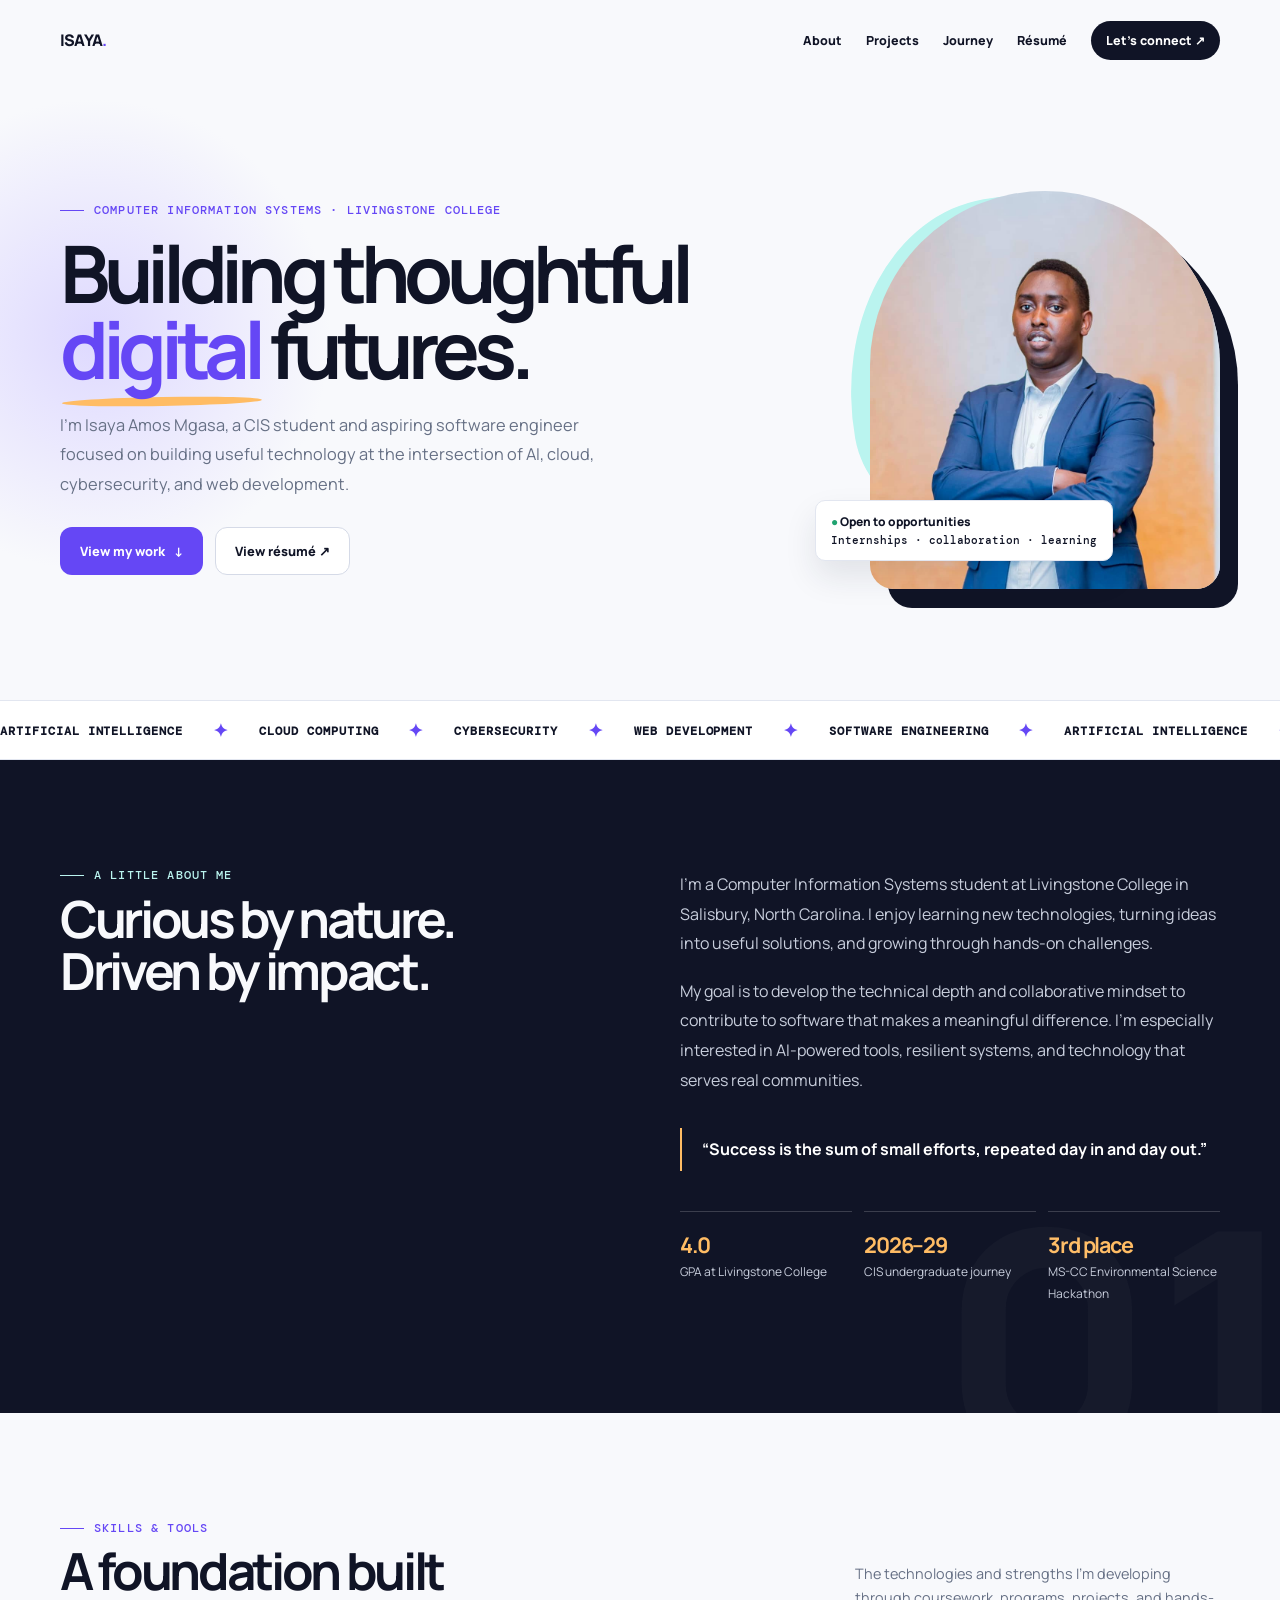
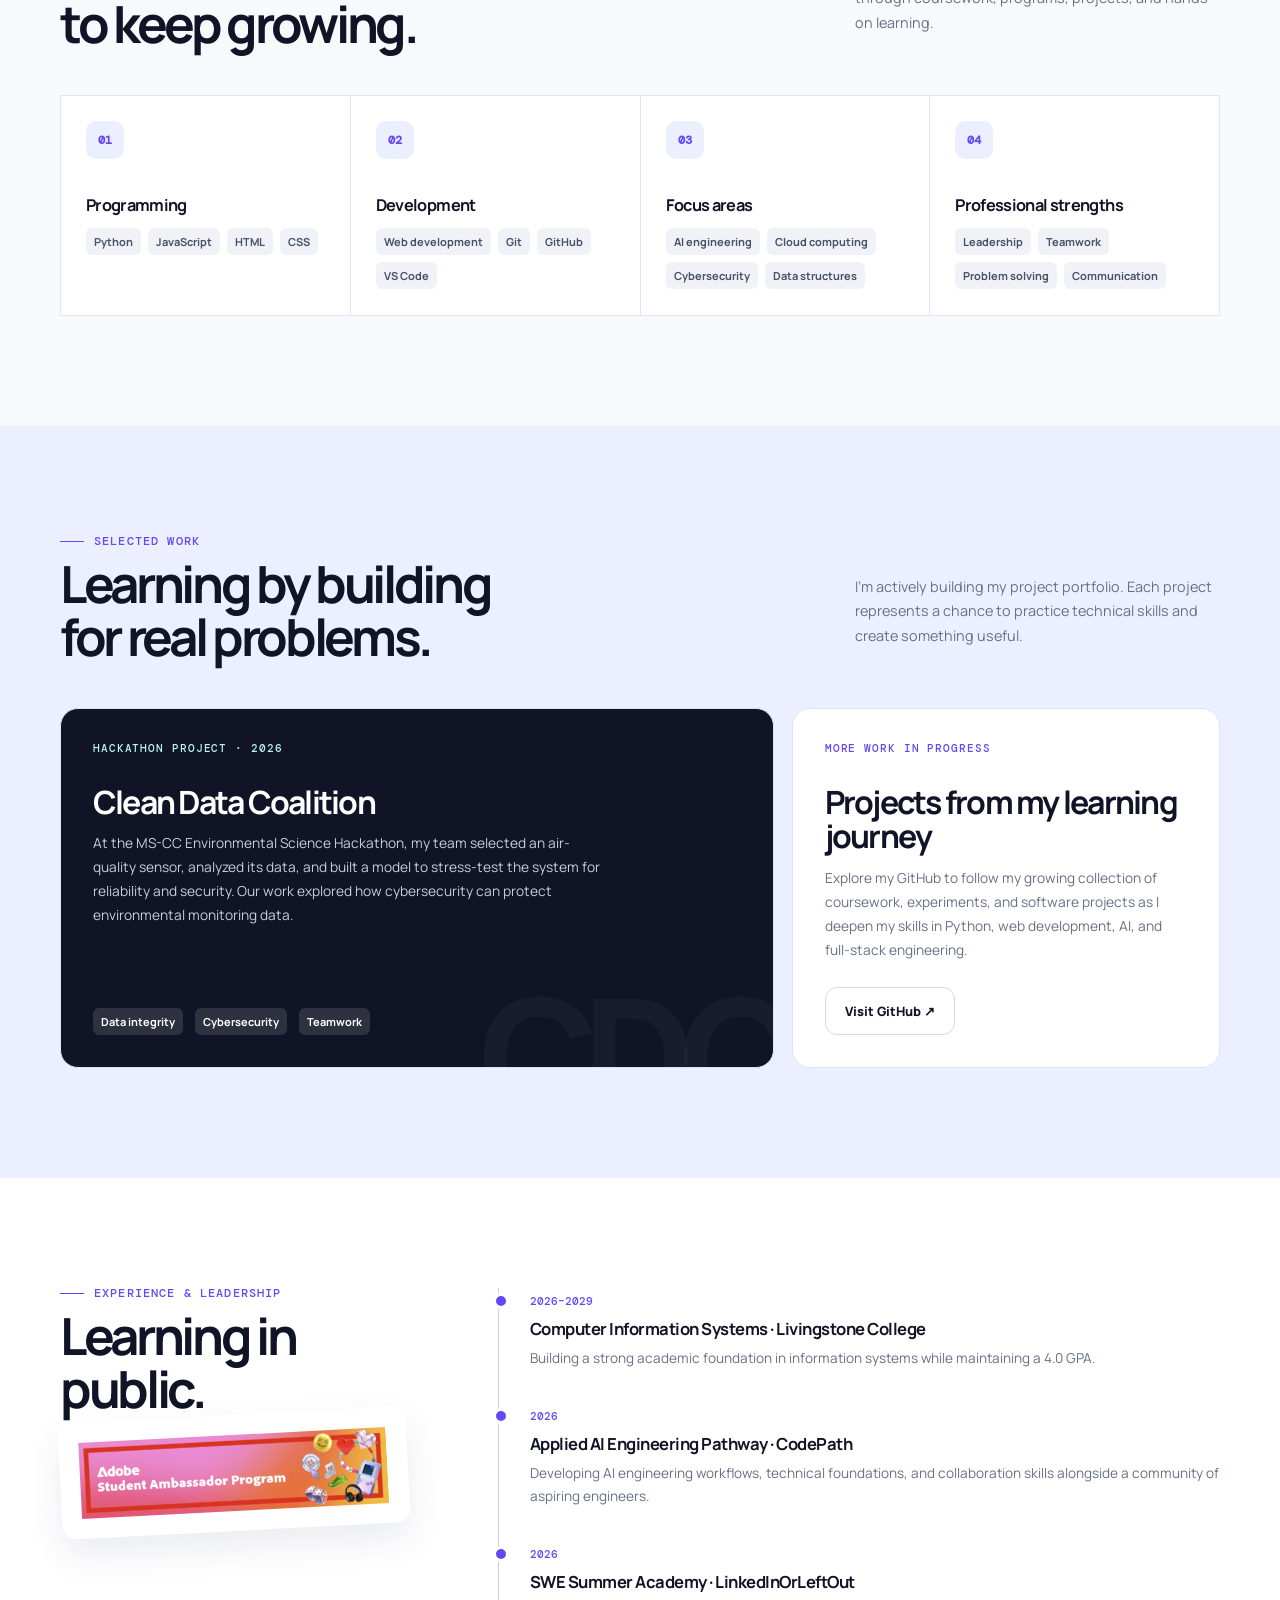
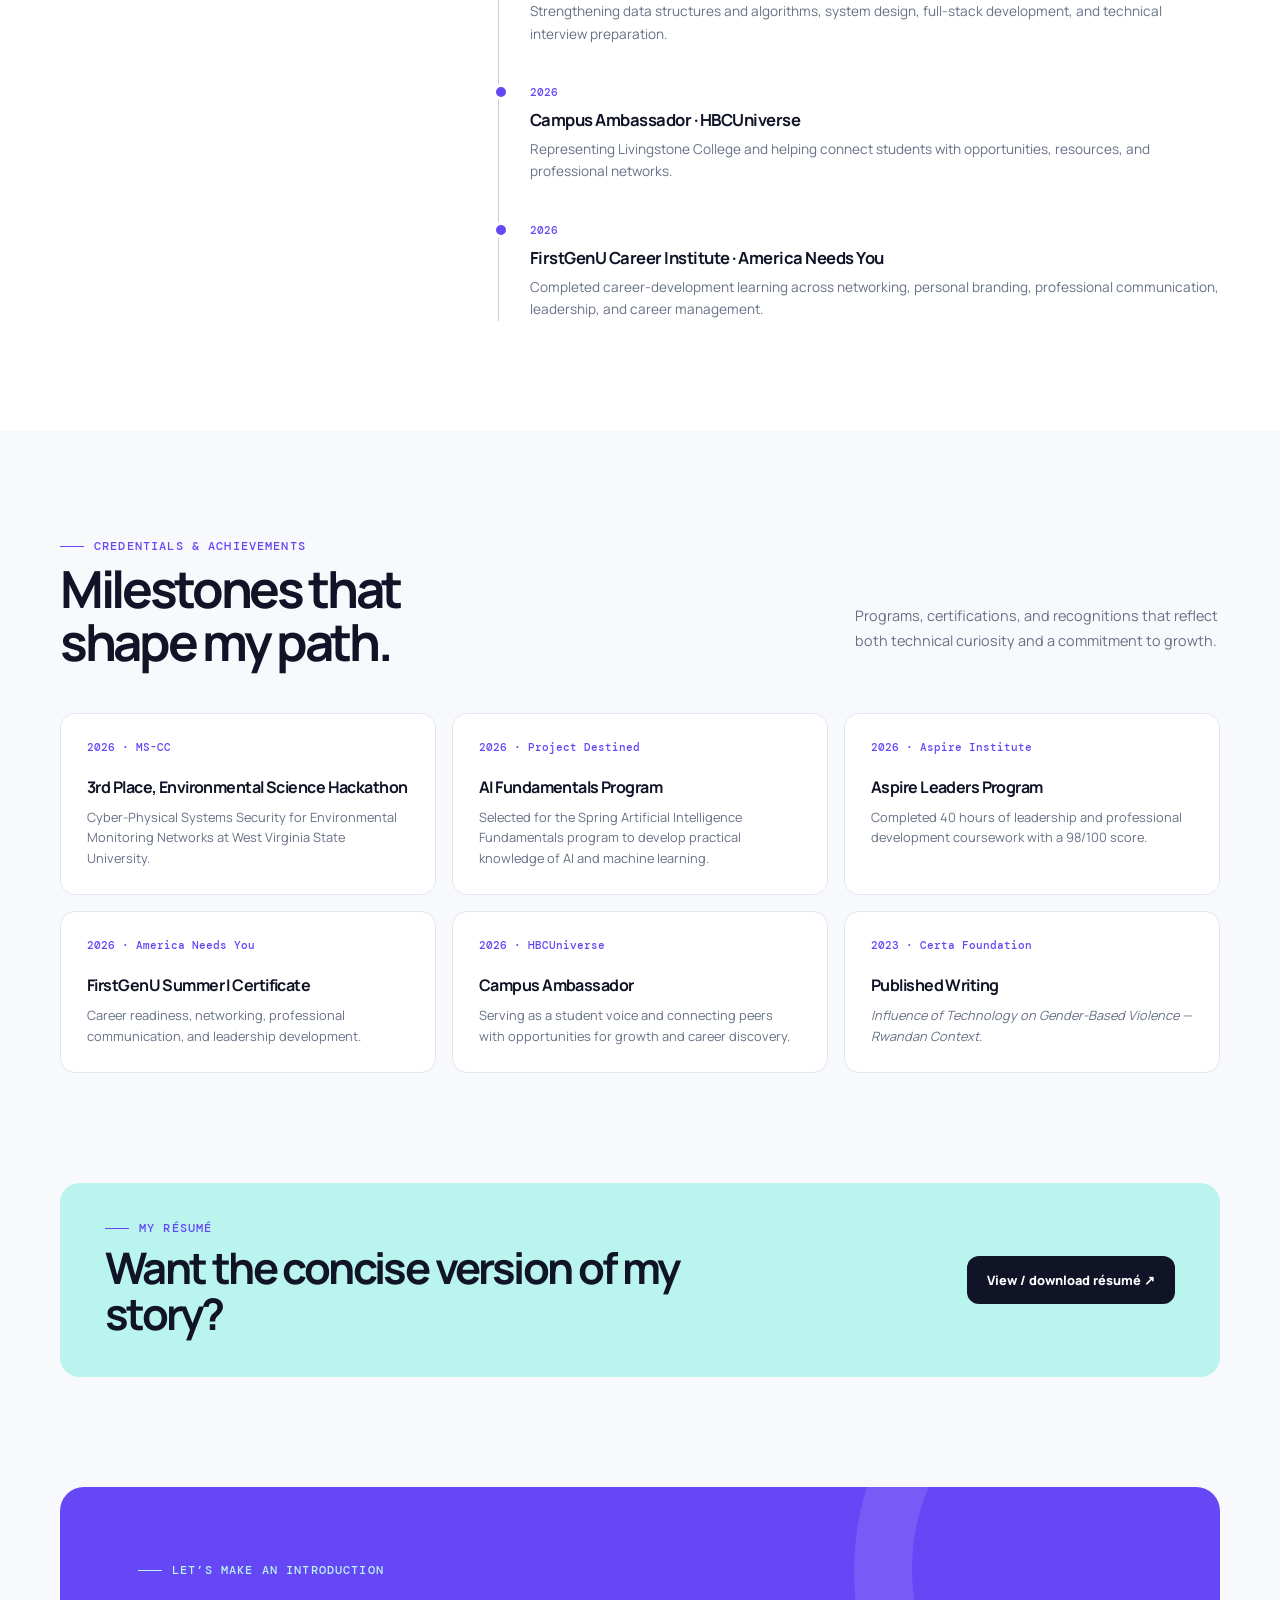
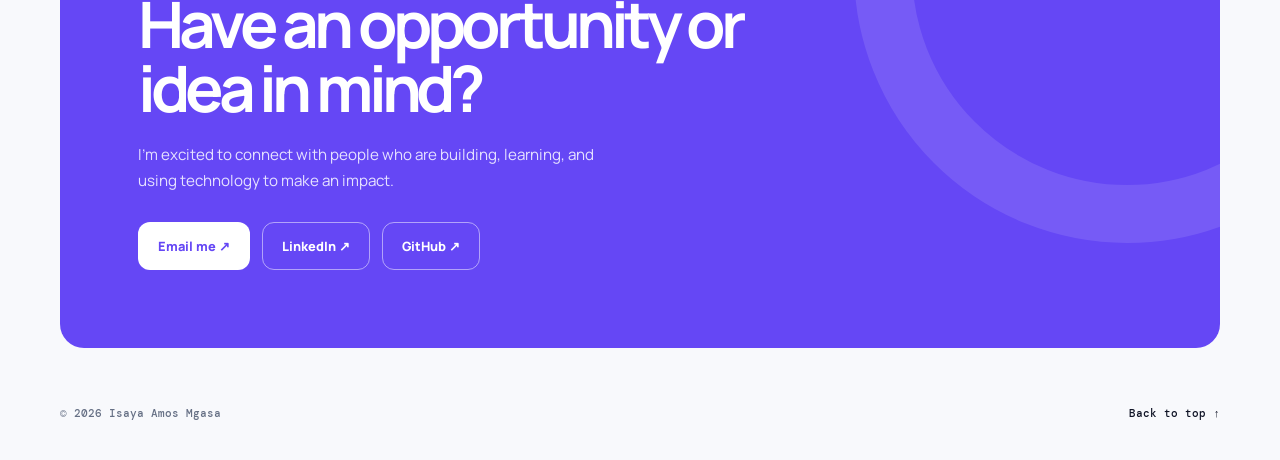
==== index.html @ adee2c66 "Create my portfolio website" ====
<!doctype html>
<html lang="en">
<head>
  <meta charset="utf-8">
  <meta name="viewport" content="width=device-width, initial-scale=1">
  <meta name="description" content="Portfolio of Isaya Amos Mgasa — Computer Information Systems student, aspiring software engineer, and AI enthusiast.">
  <meta name="theme-color" content="#101426">
  <title>Isaya Amos Mgasa | CIS Student &amp; Aspiring Software Engineer</title>
  <link rel="preconnect" href="https://fonts.googleapis.com">
  <link rel="preconnect" href="https://fonts.gstatic.com" crossorigin>
  <link href="https://fonts.googleapis.com/css2?family=DM+Mono:wght@400;500&family=Manrope:wght@400;500;600;700;800&display=swap" rel="stylesheet">
  <style>
    :root{--ink:#101426;--muted:#667085;--paper:#f8f9fc;--white:#fff;--line:#e2e6f0;--violet:#6547f5;--aqua:#baf4ef;--orange:#ffbc64;--lav:#ecefff}*{box-sizing:border-box}html{scroll-behavior:smooth}body{margin:0;background:var(--paper);color:var(--ink);font-family:Manrope,Arial,sans-serif;overflow-x:hidden}a{color:inherit;text-decoration:none}a:focus-visible{outline:3px solid var(--orange);outline-offset:4px}.wrap{width:min(1160px,calc(100% - 48px));margin:auto}.eyebrow{display:flex;align-items:center;gap:10px;font:500 .72rem/1 'DM Mono',monospace;letter-spacing:.1em;text-transform:uppercase;color:var(--violet)}.eyebrow:before{content:'';width:24px;height:1px;background:currentColor}.nav{height:80px;display:flex;justify-content:space-between;align-items:center;gap:25px}.brand{font-weight:800;letter-spacing:-.05em}.brand span{color:var(--violet)}.nav-links{display:flex;align-items:center;gap:24px;font-size:.78rem;font-weight:800}.nav-links a:hover{color:var(--violet)}.nav-links .nav-cta{padding:11px 15px;color:#fff;background:var(--ink);border-radius:999px}.hero{display:grid;grid-template-columns:1.18fr .82fr;align-items:center;gap:55px;min-height:620px;position:relative}.hero:before{content:'';position:absolute;z-index:-1;width:490px;height:490px;left:-210px;top:10px;border-radius:50%;background:radial-gradient(circle,#ded9ff 0,rgba(222,217,255,0) 68%)}.hero h1{max-width:750px;margin:18px 0 24px;font-size:clamp(3.2rem,6.2vw,5.9rem);line-height:.96;letter-spacing:-.08em}.hero h1 em{font-style:normal;color:var(--violet);position:relative;white-space:nowrap}.hero h1 em:after{content:'';position:absolute;z-index:-1;bottom:-3px;left:2px;width:100%;height:9px;background:var(--orange);border-radius:50%;transform:rotate(-1deg)}.hero-copy{max-width:580px;color:var(--muted);font-size:1.02rem;line-height:1.8}.actions{display:flex;flex-wrap:wrap;gap:12px;margin-top:28px}.button{display:inline-flex;align-items:center;justify-content:center;gap:9px;padding:14px 19px;border:1px solid transparent;border-radius:12px;font-size:.8rem;font-weight:800;transition:.2s transform,.2s box-shadow}.button:hover{transform:translateY(-3px);box-shadow:0 10px 22px rgba(24,32,66,.14)}.primary{color:#fff;background:var(--violet)}.outline{border-color:#d5dae7;background:#fff}.profile{justify-self:end;width:min(100%,350px);position:relative}.profile:before{content:'';position:absolute;z-index:-1;width:100%;aspect-ratio:1;background:var(--aqua);border-radius:48% 52% 45% 55% / 61% 46% 54% 39%;transform:rotate(-10deg) translate(-7%,0)}.profile img{width:100%;aspect-ratio:.88;object-fit:cover;object-position:center top;display:block;border-radius:175px 175px 24px 24px;box-shadow:18px 19px 0 var(--ink)}.availability{position:absolute;bottom:28px;left:-55px;padding:12px 15px;background:#fff;border:1px solid var(--line);border-radius:10px;box-shadow:0 16px 32px rgba(31,37,61,.1);font:500 .67rem/1.4 'DM Mono',monospace}.availability b{display:block;margin-bottom:3px;font:800 .75rem Manrope,sans-serif}.availability i{font-style:normal;color:#20a370}.marquee{overflow:hidden;padding:17px 0;border-block:1px solid var(--line);background:#fff;white-space:nowrap}.marquee div{display:inline-flex;gap:30px;align-items:center;font:700 .75rem 'DM Mono',monospace;letter-spacing:.08em;text-transform:uppercase;animation:scroll 26s linear infinite}.marquee b{color:var(--violet);font-size:1.1rem}section{padding:110px 0}.section-head{display:flex;justify-content:space-between;align-items:end;gap:30px;margin-bottom:45px}.section-title{margin:10px 0 0;font-size:clamp(2.15rem,4vw,3.45rem);line-height:1.03;letter-spacing:-.065em}.section-intro{max-width:365px;color:var(--muted);font-size:.9rem;line-height:1.7}.about{color:#f8f9fc;background:var(--ink);position:relative;overflow:hidden}.about:after{content:'01';position:absolute;right:-20px;bottom:-55px;color:rgba(255,255,255,.025);font:800 20rem/.8 Manrope}.about .eyebrow{color:var(--aqua)}.about-grid{display:grid;grid-template-columns:1fr 1.05fr;gap:105px}.about p{margin:0 0 18px;color:#c8cedc;line-height:1.85}.quote{margin-top:33px;padding:8px 0 8px 20px;border-left:2px solid var(--orange);font-weight:700;line-height:1.65;color:#fff}.quick-facts{display:grid;grid-template-columns:repeat(3,1fr);gap:12px;margin-top:40px}.fact{padding-top:18px;border-top:1px solid rgba(255,255,255,.18)}.fact strong{display:block;font-size:1.35rem;letter-spacing:-.05em;color:var(--orange)}.fact span{color:#c8cedc;font-size:.75rem;line-height:1.5}.skills-grid{display:grid;grid-template-columns:repeat(4,1fr);border-top:1px solid var(--line);border-left:1px solid var(--line)}.skill-group{min-height:220px;padding:25px;border-right:1px solid var(--line);border-bottom:1px solid var(--line);background:#fff}.skill-icon{display:grid;place-items:center;width:38px;height:38px;border-radius:10px;background:var(--lav);color:var(--violet);font:700 .74rem 'DM Mono',monospace}.skill-group h3{margin:35px 0 12px;font-size:1.02rem;letter-spacing:-.04em}.chips{display:flex;flex-wrap:wrap;gap:7px}.chip{padding:6px 8px;border-radius:6px;background:#f0f2f8;color:#475167;font-size:.69rem;font-weight:700}.projects{background:var(--lav)}.project-grid{display:grid;grid-template-columns:1.25fr .75fr;gap:18px}.project{min-height:360px;padding:32px;border:1px solid #dfe2f0;border-radius:18px;background:#fff;display:flex;flex-direction:column;position:relative;overflow:hidden}.project.featured{background:var(--ink);color:#fff}.project.featured:after{content:'CDC';position:absolute;right:-10px;bottom:-50px;color:rgba(255,255,255,.035);font:800 10rem/.8 Manrope;letter-spacing:-.1em}.project-label{color:var(--violet);font:500 .7rem 'DM Mono',monospace;letter-spacing:.08em;text-transform:uppercase}.featured .project-label{color:var(--aqua)}.project h3{max-width:480px;margin:30px 0 12px;font-size:clamp(1.4rem,2.5vw,2.1rem);line-height:1.08;letter-spacing:-.055em}.project p{max-width:510px;margin:0;color:var(--muted);font-size:.86rem;line-height:1.75}.featured p{color:#c8cedc}.project-bottom{margin-top:auto;padding-top:25px;display:flex;flex-wrap:wrap;align-items:center;gap:12px}.project-link{font-size:.75rem;font-weight:800}.project-link:hover{color:var(--violet)}.featured .project-link:hover{color:var(--aqua)}.journey-grid{display:grid;grid-template-columns:.65fr 1.35fr;gap:90px}.journey{background:#fff}.badge{padding:20px;background:#fff;border-radius:14px;box-shadow:0 16px 35px rgba(37,48,88,.09);transform:rotate(-3deg)}.badge img{display:block;max-width:100%;height:auto}.timeline{padding-left:31px;border-left:1px solid #c9cee1}.timeline-item{position:relative;padding:0 0 34px}.timeline-item:last-child{padding:0}.timeline-item:before{content:'';position:absolute;top:5px;left:-37px;width:10px;height:10px;border:3px solid #fff;border-radius:50%;background:var(--violet)}.timeline-item span{color:var(--violet);font:500 .7rem 'DM Mono',monospace;text-transform:uppercase}.timeline-item h3{margin:7px 0;font-size:1.04rem;letter-spacing:-.03em}.timeline-item p{margin:0;color:var(--muted);font-size:.85rem;line-height:1.65}.credentials{background:var(--paper)}.credential-grid{display:grid;grid-template-columns:repeat(3,1fr);gap:16px}.credential{padding:26px;border:1px solid var(--line);border-radius:15px;background:#fff}.credential .year{color:var(--violet);font:500 .69rem 'DM Mono',monospace}.credential h3{margin:22px 0 9px;font-size:1rem;letter-spacing:-.035em}.credential p{margin:0;color:var(--muted);font-size:.8rem;line-height:1.6}.resume{padding:0 0 110px}.resume-box{display:flex;justify-content:space-between;align-items:center;gap:35px;padding:40px 45px;border-radius:20px;background:var(--aqua)}.resume-box h2{max-width:620px;margin:10px 0 0;font-size:clamp(1.9rem,3.4vw,3rem);line-height:1.06;letter-spacing:-.06em}.resume-box .button{flex:none;background:var(--ink);color:#fff}.contact{padding:0 0 30px}.contact-box{position:relative;overflow:hidden;padding:clamp(37px,7vw,78px);border-radius:24px;color:#fff;background:var(--violet)}.contact-box:after{content:'';position:absolute;right:-180px;top:-190px;width:430px;height:430px;border:58px solid rgba(255,255,255,.11);border-radius:50%}.contact-box .eyebrow{color:var(--aqua)}.contact-box h2{max-width:720px;margin:16px 0 22px;font-size:clamp(2.35rem,5vw,4.6rem);line-height:1;letter-spacing:-.075em}.contact-box p{max-width:490px;color:#e6e2ff;line-height:1.7;font-size:.95rem}.contact-box .actions{position:relative;z-index:1}.contact-box .button{color:var(--violet);background:#fff}.contact-box .outline{color:#fff;background:transparent;border-color:rgba(255,255,255,.5)}footer{display:flex;justify-content:space-between;gap:20px;padding:28px 0 40px;color:var(--muted);font:500 .7rem 'DM Mono',monospace}.back-top{color:var(--ink)}.reveal{opacity:0;transform:translateY(24px);transition:opacity .7s ease,transform .7s cubic-bezier(.2,.65,.3,1)}.reveal.visible{opacity:1;transform:none}@keyframes scroll{to{transform:translateX(-50%)}}@media(max-width:800px){.nav{height:68px}.nav-links a:not(.nav-cta){display:none}.hero{grid-template-columns:1fr;gap:55px;min-height:auto;padding:66px 0 78px}.profile{justify-self:center;width:270px}.availability{left:-20px}.profile img{box-shadow:12px 13px 0 var(--ink)}.section-head,.about-grid,.journey-grid{display:block}.section-intro{margin-top:20px}.about-grid>div+div{margin-top:40px}.skills-grid{grid-template-columns:1fr 1fr}.project-grid{grid-template-columns:1fr}.journey-grid .timeline{margin-top:55px}.credential-grid{grid-template-columns:1fr 1fr}.resume-box{align-items:flex-start;flex-direction:column;padding:34px}.quick-facts{grid-template-columns:1fr 1fr}section{padding:75px 0}.resume{padding-bottom:75px}.hero h1{font-size:3.25rem}}@media(max-width:490px){.wrap{width:min(100% - 32px,1160px)}.skills-grid,.credential-grid{grid-template-columns:1fr}.quick-facts{grid-template-columns:1fr}.resume-box{padding:29px}.nav-links .nav-cta{padding:10px 12px}footer{font-size:.62rem}}@media(prefers-reduced-motion:reduce){*,*:before,*:after{animation-duration:.01ms!important;animation-iteration-count:1!important;scroll-behavior:auto!important;transition-duration:.01ms!important}}
  </style>
</head>
<body>
  <header class="wrap nav" id="top">
    <a class="brand" href="#top" aria-label="Back to top">ISAYA<span>.</span></a>
    <nav class="nav-links" aria-label="Main navigation"><a href="#about">About</a><a href="#projects">Projects</a><a href="#journey">Journey</a><a href="#resume">Résumé</a><a class="nav-cta" href="#contact">Let’s connect ↗</a></nav>
  </header>
  <main>
    <section class="wrap hero">
      <div>
        <div class="eyebrow">Computer Information Systems · Livingstone College</div>
        <h1>Building thoughtful <em>digital</em> futures.</h1>
        <p class="hero-copy">I’m Isaya Amos Mgasa, a CIS student and aspiring software engineer focused on building useful technology at the intersection of AI, cloud, cybersecurity, and web development.</p>
        <div class="actions"><a class="button primary" href="#projects">View my work <span>↓</span></a><a class="button outline" href="resume.pdf" target="_blank" rel="noreferrer">View résumé ↗</a></div>
      </div>
      <div class="profile"><img src="Profile%20snapshot.jpeg" alt="Portrait of Isaya Amos Mgasa"><div class="availability"><b><i>●</i> Open to opportunities</b>Internships · collaboration · learning</div></div>
    </section>
    <div class="marquee" aria-hidden="true"><div><span>Artificial Intelligence</span><b>✦</b><span>Cloud Computing</span><b>✦</b><span>Cybersecurity</span><b>✦</b><span>Web Development</span><b>✦</b><span>Software Engineering</span><b>✦</b><span>Artificial Intelligence</span><b>✦</b><span>Cloud Computing</span><b>✦</b><span>Cybersecurity</span><b>✦</b><span>Web Development</span><b>✦</b><span>Software Engineering</span><b>✦</b></div></div>
    <section class="about" id="about"><div class="wrap about-grid"><div class="reveal"><div class="eyebrow">A little about me</div><h2 class="section-title">Curious by nature.<br>Driven by impact.</h2></div><div class="reveal"><p>I’m a Computer Information Systems student at Livingstone College in Salisbury, North Carolina. I enjoy learning new technologies, turning ideas into useful solutions, and growing through hands-on challenges.</p><p>My goal is to develop the technical depth and collaborative mindset to contribute to software that makes a meaningful difference. I’m especially interested in AI-powered tools, resilient systems, and technology that serves real communities.</p><div class="quote">“Success is the sum of small efforts, repeated day in and day out.”</div><div class="quick-facts"><div class="fact"><strong>4.0</strong><span>GPA at Livingstone College</span></div><div class="fact"><strong>2026–29</strong><span>CIS undergraduate journey</span></div><div class="fact"><strong>3rd place</strong><span>MS-CC Environmental Science Hackathon</span></div></div></div></div></section>
    <section class="wrap" id="skills"><div class="section-head reveal"><div><div class="eyebrow">Skills &amp; tools</div><h2 class="section-title">A foundation built<br>to keep growing.</h2></div><p class="section-intro">The technologies and strengths I’m developing through coursework, programs, projects, and hands-on learning.</p></div><div class="skills-grid reveal"><article class="skill-group"><div class="skill-icon">01</div><h3>Programming</h3><div class="chips"><span class="chip">Python</span><span class="chip">JavaScript</span><span class="chip">HTML</span><span class="chip">CSS</span></div></article><article class="skill-group"><div class="skill-icon">02</div><h3>Development</h3><div class="chips"><span class="chip">Web development</span><span class="chip">Git</span><span class="chip">GitHub</span><span class="chip">VS Code</span></div></article><article class="skill-group"><div class="skill-icon">03</div><h3>Focus areas</h3><div class="chips"><span class="chip">AI engineering</span><span class="chip">Cloud computing</span><span class="chip">Cybersecurity</span><span class="chip">Data structures</span></div></article><article class="skill-group"><div class="skill-icon">04</div><h3>Professional strengths</h3><div class="chips"><span class="chip">Leadership</span><span class="chip">Teamwork</span><span class="chip">Problem solving</span><span class="chip">Communication</span></div></article></div></section>
    <section class="projects" id="projects"><div class="wrap"><div class="section-head reveal"><div><div class="eyebrow">Selected work</div><h2 class="section-title">Learning by building<br>for real problems.</h2></div><p class="section-intro">I’m actively building my project portfolio. Each project represents a chance to practice technical skills and create something useful.</p></div><div class="project-grid"><article class="project featured reveal"><div class="project-label">Hackathon project · 2026</div><h3>Clean Data Coalition</h3><p>At the MS-CC Environmental Science Hackathon, my team selected an air-quality sensor, analyzed its data, and built a model to stress-test the system for reliability and security. Our work explored how cybersecurity can protect environmental monitoring data.</p><div class="project-bottom"><span class="chip" style="background:rgba(255,255,255,.12);color:#fff">Data integrity</span><span class="chip" style="background:rgba(255,255,255,.12);color:#fff">Cybersecurity</span><span class="chip" style="background:rgba(255,255,255,.12);color:#fff">Teamwork</span></div></article><article class="project reveal"><div class="project-label">More work in progress</div><h3>Projects from my learning journey</h3><p>Explore my GitHub to follow my growing collection of coursework, experiments, and software projects as I deepen my skills in Python, web development, AI, and full-stack engineering.</p><div class="project-bottom"><a class="button outline" target="_blank" rel="noreferrer" href="https://github.com/Amos-Isaya">Visit GitHub ↗</a></div></article></div></div></section>
    <section class="journey" id="journey"><div class="wrap journey-grid"><div class="reveal"><div class="eyebrow">Experience &amp; leadership</div><h2 class="section-title">Learning in public.</h2><div class="badge"><img src="Adobe%20Student%20Ambassador.png" alt="Adobe Student Ambassador badge"></div></div><div class="timeline reveal"><div class="timeline-item"><span>2026–2029</span><h3>Computer Information Systems · Livingstone College</h3><p>Building a strong academic foundation in information systems while maintaining a 4.0 GPA.</p></div><div class="timeline-item"><span>2026</span><h3>Applied AI Engineering Pathway · CodePath</h3><p>Developing AI engineering workflows, technical foundations, and collaboration skills alongside a community of aspiring engineers.</p></div><div class="timeline-item"><span>2026</span><h3>SWE Summer Academy · LinkedInOrLeftOut</h3><p>Strengthening data structures and algorithms, system design, full-stack development, and technical interview preparation.</p></div><div class="timeline-item"><span>2026</span><h3>Campus Ambassador · HBCUniverse</h3><p>Representing Livingstone College and helping connect students with opportunities, resources, and professional networks.</p></div><div class="timeline-item"><span>2026</span><h3>FirstGenU Career Institute · America Needs You</h3><p>Completed career-development learning across networking, personal branding, professional communication, leadership, and career management.</p></div></div></div></section>
    <section class="credentials" id="credentials"><div class="wrap"><div class="section-head reveal"><div><div class="eyebrow">Credentials &amp; achievements</div><h2 class="section-title">Milestones that<br>shape my path.</h2></div><p class="section-intro">Programs, certifications, and recognitions that reflect both technical curiosity and a commitment to growth.</p></div><div class="credential-grid reveal"><article class="credential"><div class="year">2026 · MS-CC</div><h3>3rd Place, Environmental Science Hackathon</h3><p>Cyber-Physical Systems Security for Environmental Monitoring Networks at West Virginia State University.</p></article><article class="credential"><div class="year">2026 · Project Destined</div><h3>AI Fundamentals Program</h3><p>Selected for the Spring Artificial Intelligence Fundamentals program to develop practical knowledge of AI and machine learning.</p></article><article class="credential"><div class="year">2026 · Aspire Institute</div><h3>Aspire Leaders Program</h3><p>Completed 40 hours of leadership and professional development coursework with a 98/100 score.</p></article><article class="credential"><div class="year">2026 · America Needs You</div><h3>FirstGenU Summer I Certificate</h3><p>Career readiness, networking, professional communication, and leadership development.</p></article><article class="credential"><div class="year">2026 · HBCUniverse</div><h3>Campus Ambassador</h3><p>Serving as a student voice and connecting peers with opportunities for growth and career discovery.</p></article><article class="credential"><div class="year">2023 · Certa Foundation</div><h3>Published Writing</h3><p><em>Influence of Technology on Gender-Based Violence — Rwandan Context.</em></p></article></div></div></section>
    <section class="wrap resume" id="resume"><div class="resume-box reveal"><div><div class="eyebrow">My résumé</div><h2>Want the concise version of my story?</h2></div><a class="button" href="resume.pdf" target="_blank" rel="noreferrer">View / download résumé ↗</a></div></section>
    <section class="wrap contact" id="contact"><div class="contact-box reveal"><div class="eyebrow">Let’s make an introduction</div><h2>Have an opportunity or idea in mind?</h2><p>I’m excited to connect with people who are building, learning, and using technology to make an impact.</p><div class="actions"><a class="button" href="mailto:isayamgasa@gmail.com">Email me ↗</a><a class="button outline" target="_blank" rel="noreferrer" href="https://www.linkedin.com/in/isaya-amos-mgasa-5621a8295/">LinkedIn ↗</a><a class="button outline" target="_blank" rel="noreferrer" href="https://github.com/Amos-Isaya">GitHub ↗</a></div></div></section>
  </main>
  <footer class="wrap"><span>© 2026 Isaya Amos Mgasa</span><a class="back-top" href="#top">Back to top ↑</a></footer>
  <script>const observer=new IntersectionObserver(entries=>entries.forEach(entry=>{if(entry.isIntersecting){entry.target.classList.add('visible');observer.unobserve(entry.target)}}),{threshold:.12});document.querySelectorAll('.reveal').forEach(element=>observer.observe(element));</script>
</body>
</html>
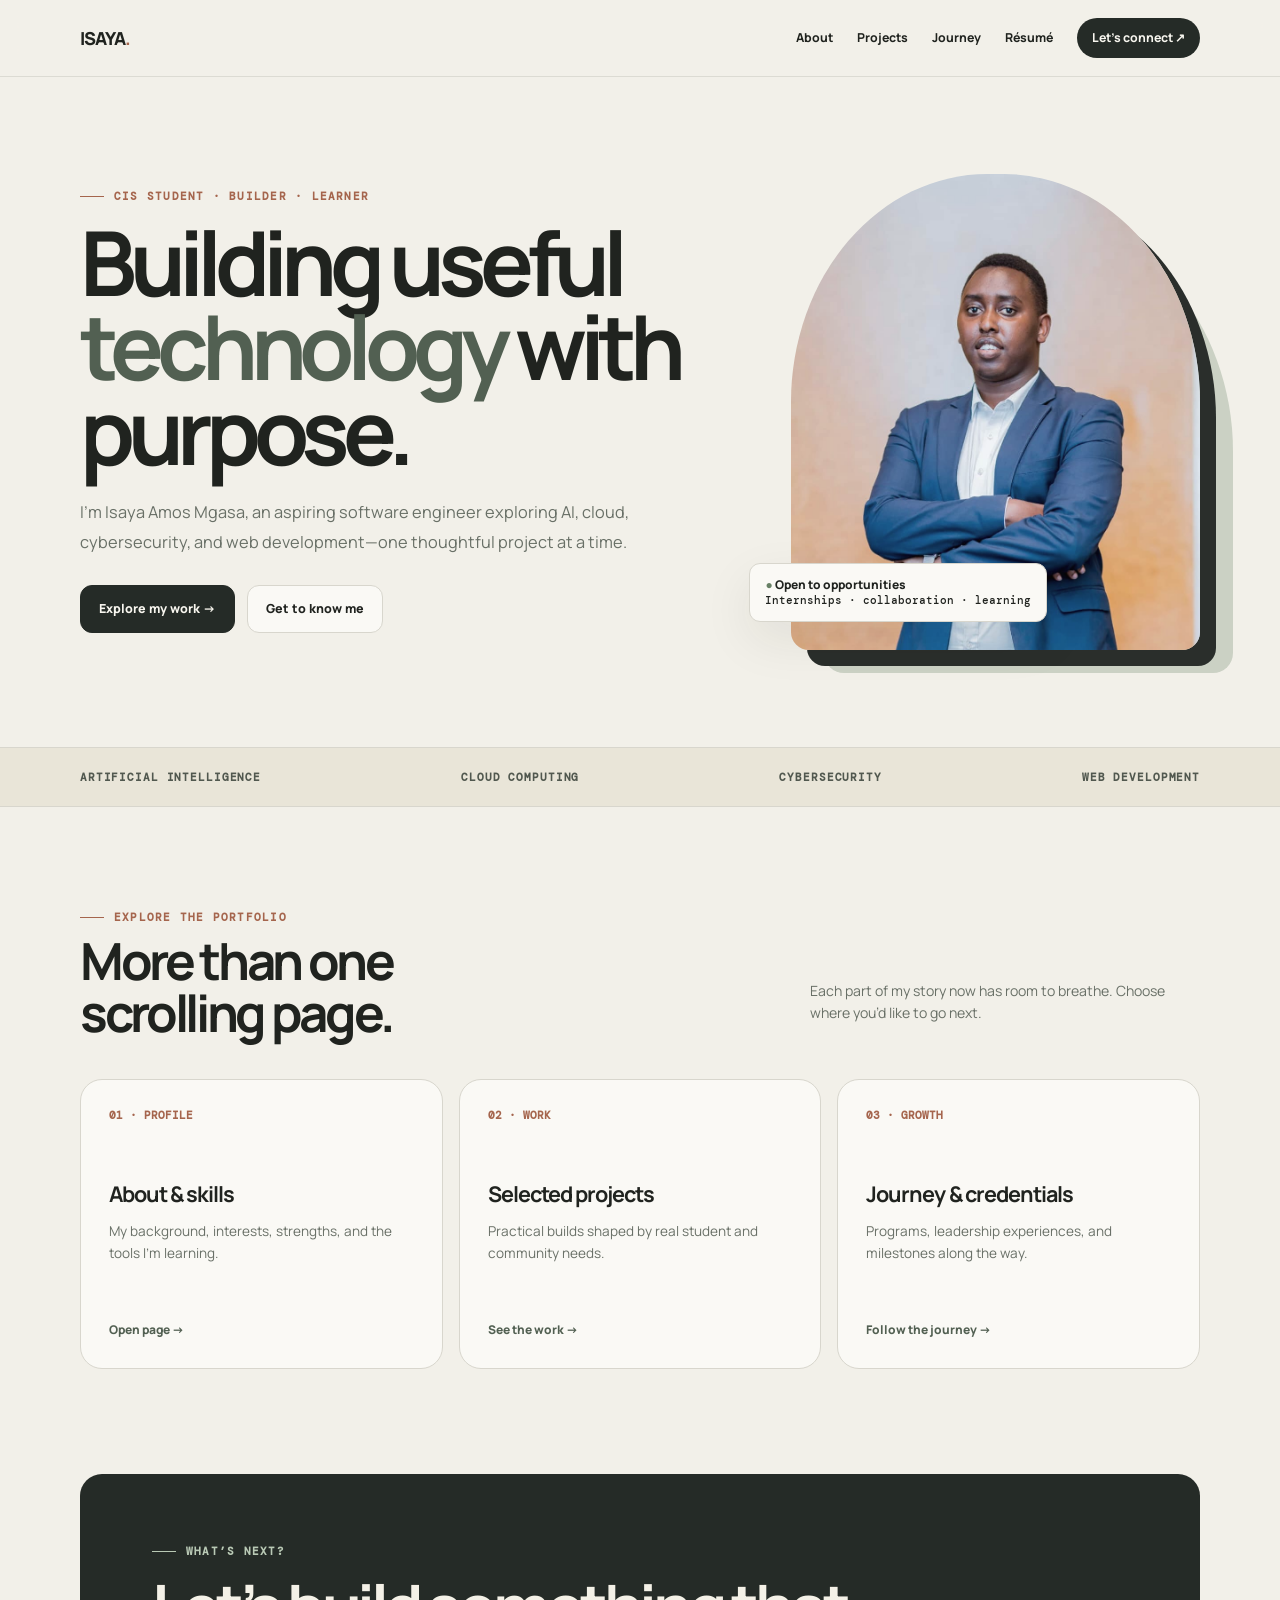
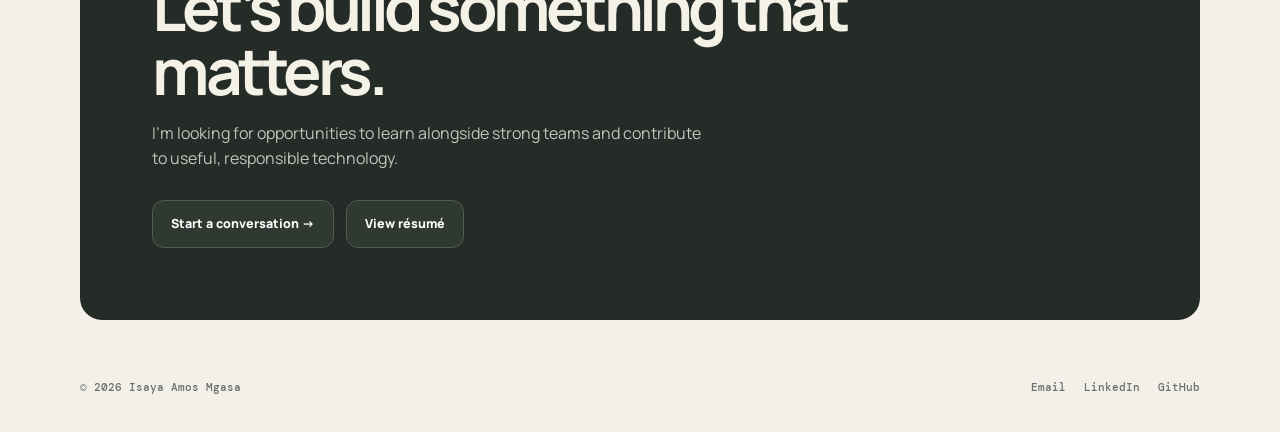
==== commit d692550e: "Build matte multi-page portfolio" ====
--- a/index.html
+++ b/index.html
@@ -1,43 +1,7 @@
-<!doctype html>
-<html lang="en">
-<head>
-  <meta charset="utf-8">
-  <meta name="viewport" content="width=device-width, initial-scale=1">
-  <meta name="description" content="Portfolio of Isaya Amos Mgasa — Computer Information Systems student, aspiring software engineer, and AI enthusiast.">
-  <meta name="theme-color" content="#101426">
-  <title>Isaya Amos Mgasa | CIS Student &amp; Aspiring Software Engineer</title>
-  <link rel="preconnect" href="https://fonts.googleapis.com">
-  <link rel="preconnect" href="https://fonts.gstatic.com" crossorigin>
-  <link href="https://fonts.googleapis.com/css2?family=DM+Mono:wght@400;500&family=Manrope:wght@400;500;600;700;800&display=swap" rel="stylesheet">
-  <style>
-    :root{--ink:#101426;--muted:#667085;--paper:#f8f9fc;--white:#fff;--line:#e2e6f0;--violet:#6547f5;--aqua:#baf4ef;--orange:#ffbc64;--lav:#ecefff}*{box-sizing:border-box}html{scroll-behavior:smooth}body{margin:0;background:var(--paper);color:var(--ink);font-family:Manrope,Arial,sans-serif;overflow-x:hidden}a{color:inherit;text-decoration:none}a:focus-visible{outline:3px solid var(--orange);outline-offset:4px}.wrap{width:min(1160px,calc(100% - 48px));margin:auto}.eyebrow{display:flex;align-items:center;gap:10px;font:500 .72rem/1 'DM Mono',monospace;letter-spacing:.1em;text-transform:uppercase;color:var(--violet)}.eyebrow:before{content:'';width:24px;height:1px;background:currentColor}.nav{height:80px;display:flex;justify-content:space-between;align-items:center;gap:25px}.brand{font-weight:800;letter-spacing:-.05em}.brand span{color:var(--violet)}.nav-links{display:flex;align-items:center;gap:24px;font-size:.78rem;font-weight:800}.nav-links a:hover{color:var(--violet)}.nav-links .nav-cta{padding:11px 15px;color:#fff;background:var(--ink);border-radius:999px}.hero{display:grid;grid-template-columns:1.18fr .82fr;align-items:center;gap:55px;min-height:620px;position:relative}.hero:before{content:'';position:absolute;z-index:-1;width:490px;height:490px;left:-210px;top:10px;border-radius:50%;background:radial-gradient(circle,#ded9ff 0,rgba(222,217,255,0) 68%)}.hero h1{max-width:750px;margin:18px 0 24px;font-size:clamp(3.2rem,6.2vw,5.9rem);line-height:.96;letter-spacing:-.08em}.hero h1 em{font-style:normal;color:var(--violet);position:relative;white-space:nowrap}.hero h1 em:after{content:'';position:absolute;z-index:-1;bottom:-3px;left:2px;width:100%;height:9px;background:var(--orange);border-radius:50%;transform:rotate(-1deg)}.hero-copy{max-width:580px;color:var(--muted);font-size:1.02rem;line-height:1.8}.actions{display:flex;flex-wrap:wrap;gap:12px;margin-top:28px}.button{display:inline-flex;align-items:center;justify-content:center;gap:9px;padding:14px 19px;border:1px solid transparent;border-radius:12px;font-size:.8rem;font-weight:800;transition:.2s transform,.2s box-shadow}.button:hover{transform:translateY(-3px);box-shadow:0 10px 22px rgba(24,32,66,.14)}.primary{color:#fff;background:var(--violet)}.outline{border-color:#d5dae7;background:#fff}.profile{justify-self:end;width:min(100%,350px);position:relative}.profile:before{content:'';position:absolute;z-index:-1;width:100%;aspect-ratio:1;background:var(--aqua);border-radius:48% 52% 45% 55% / 61% 46% 54% 39%;transform:rotate(-10deg) translate(-7%,0)}.profile img{width:100%;aspect-ratio:.88;object-fit:cover;object-position:center top;display:block;border-radius:175px 175px 24px 24px;box-shadow:18px 19px 0 var(--ink)}.availability{position:absolute;bottom:28px;left:-55px;padding:12px 15px;background:#fff;border:1px solid var(--line);border-radius:10px;box-shadow:0 16px 32px rgba(31,37,61,.1);font:500 .67rem/1.4 'DM Mono',monospace}.availability b{display:block;margin-bottom:3px;font:800 .75rem Manrope,sans-serif}.availability i{font-style:normal;color:#20a370}.marquee{overflow:hidden;padding:17px 0;border-block:1px solid var(--line);background:#fff;white-space:nowrap}.marquee div{display:inline-flex;gap:30px;align-items:center;font:700 .75rem 'DM Mono',monospace;letter-spacing:.08em;text-transform:uppercase;animation:scroll 26s linear infinite}.marquee b{color:var(--violet);font-size:1.1rem}section{padding:110px 0}.section-head{display:flex;justify-content:space-between;align-items:end;gap:30px;margin-bottom:45px}.section-title{margin:10px 0 0;font-size:clamp(2.15rem,4vw,3.45rem);line-height:1.03;letter-spacing:-.065em}.section-intro{max-width:365px;color:var(--muted);font-size:.9rem;line-height:1.7}.about{color:#f8f9fc;background:var(--ink);position:relative;overflow:hidden}.about:after{content:'01';position:absolute;right:-20px;bottom:-55px;color:rgba(255,255,255,.025);font:800 20rem/.8 Manrope}.about .eyebrow{color:var(--aqua)}.about-grid{display:grid;grid-template-columns:1fr 1.05fr;gap:105px}.about p{margin:0 0 18px;color:#c8cedc;line-height:1.85}.quote{margin-top:33px;padding:8px 0 8px 20px;border-left:2px solid var(--orange);font-weight:700;line-height:1.65;color:#fff}.quick-facts{display:grid;grid-template-columns:repeat(3,1fr);gap:12px;margin-top:40px}.fact{padding-top:18px;border-top:1px solid rgba(255,255,255,.18)}.fact strong{display:block;font-size:1.35rem;letter-spacing:-.05em;color:var(--orange)}.fact span{color:#c8cedc;font-size:.75rem;line-height:1.5}.skills-grid{display:grid;grid-template-columns:repeat(4,1fr);border-top:1px solid var(--line);border-left:1px solid var(--line)}.skill-group{min-height:220px;padding:25px;border-right:1px solid var(--line);border-bottom:1px solid var(--line);background:#fff}.skill-icon{display:grid;place-items:center;width:38px;height:38px;border-radius:10px;background:var(--lav);color:var(--violet);font:700 .74rem 'DM Mono',monospace}.skill-group h3{margin:35px 0 12px;font-size:1.02rem;letter-spacing:-.04em}.chips{display:flex;flex-wrap:wrap;gap:7px}.chip{padding:6px 8px;border-radius:6px;background:#f0f2f8;color:#475167;font-size:.69rem;font-weight:700}.projects{background:var(--lav)}.project-grid{display:grid;grid-template-columns:1.25fr .75fr;gap:18px}.project{min-height:360px;padding:32px;border:1px solid #dfe2f0;border-radius:18px;background:#fff;display:flex;flex-direction:column;position:relative;overflow:hidden}.project.featured{background:var(--ink);color:#fff}.project.featured:after{content:'CDC';position:absolute;right:-10px;bottom:-50px;color:rgba(255,255,255,.035);font:800 10rem/.8 Manrope;letter-spacing:-.1em}.project-label{color:var(--violet);font:500 .7rem 'DM Mono',monospace;letter-spacing:.08em;text-transform:uppercase}.featured .project-label{color:var(--aqua)}.project h3{max-width:480px;margin:30px 0 12px;font-size:clamp(1.4rem,2.5vw,2.1rem);line-height:1.08;letter-spacing:-.055em}.project p{max-width:510px;margin:0;color:var(--muted);font-size:.86rem;line-height:1.75}.featured p{color:#c8cedc}.project-bottom{margin-top:auto;padding-top:25px;display:flex;flex-wrap:wrap;align-items:center;gap:12px}.project-link{font-size:.75rem;font-weight:800}.project-link:hover{color:var(--violet)}.featured .project-link:hover{color:var(--aqua)}.journey-grid{display:grid;grid-template-columns:.65fr 1.35fr;gap:90px}.journey{background:#fff}.badge{padding:20px;background:#fff;border-radius:14px;box-shadow:0 16px 35px rgba(37,48,88,.09);transform:rotate(-3deg)}.badge img{display:block;max-width:100%;height:auto}.timeline{padding-left:31px;border-left:1px solid #c9cee1}.timeline-item{position:relative;padding:0 0 34px}.timeline-item:last-child{padding:0}.timeline-item:before{content:'';position:absolute;top:5px;left:-37px;width:10px;height:10px;border:3px solid #fff;border-radius:50%;background:var(--violet)}.timeline-item span{color:var(--violet);font:500 .7rem 'DM Mono',monospace;text-transform:uppercase}.timeline-item h3{margin:7px 0;font-size:1.04rem;letter-spacing:-.03em}.timeline-item p{margin:0;color:var(--muted);font-size:.85rem;line-height:1.65}.credentials{background:var(--paper)}.credential-grid{display:grid;grid-template-columns:repeat(3,1fr);gap:16px}.credential{padding:26px;border:1px solid var(--line);border-radius:15px;background:#fff}.credential .year{color:var(--violet);font:500 .69rem 'DM Mono',monospace}.credential h3{margin:22px 0 9px;font-size:1rem;letter-spacing:-.035em}.credential p{margin:0;color:var(--muted);font-size:.8rem;line-height:1.6}.resume{padding:0 0 110px}.resume-box{display:flex;justify-content:space-between;align-items:center;gap:35px;padding:40px 45px;border-radius:20px;background:var(--aqua)}.resume-box h2{max-width:620px;margin:10px 0 0;font-size:clamp(1.9rem,3.4vw,3rem);line-height:1.06;letter-spacing:-.06em}.resume-box .button{flex:none;background:var(--ink);color:#fff}.contact{padding:0 0 30px}.contact-box{position:relative;overflow:hidden;padding:clamp(37px,7vw,78px);border-radius:24px;color:#fff;background:var(--violet)}.contact-box:after{content:'';position:absolute;right:-180px;top:-190px;width:430px;height:430px;border:58px solid rgba(255,255,255,.11);border-radius:50%}.contact-box .eyebrow{color:var(--aqua)}.contact-box h2{max-width:720px;margin:16px 0 22px;font-size:clamp(2.35rem,5vw,4.6rem);line-height:1;letter-spacing:-.075em}.contact-box p{max-width:490px;color:#e6e2ff;line-height:1.7;font-size:.95rem}.contact-box .actions{position:relative;z-index:1}.contact-box .button{color:var(--violet);background:#fff}.contact-box .outline{color:#fff;background:transparent;border-color:rgba(255,255,255,.5)}footer{display:flex;justify-content:space-between;gap:20px;padding:28px 0 40px;color:var(--muted);font:500 .7rem 'DM Mono',monospace}.back-top{color:var(--ink)}.reveal{opacity:0;transform:translateY(24px);transition:opacity .7s ease,transform .7s cubic-bezier(.2,.65,.3,1)}.reveal.visible{opacity:1;transform:none}@keyframes scroll{to{transform:translateX(-50%)}}@media(max-width:800px){.nav{height:68px}.nav-links a:not(.nav-cta){display:none}.hero{grid-template-columns:1fr;gap:55px;min-height:auto;padding:66px 0 78px}.profile{justify-self:center;width:270px}.availability{left:-20px}.profile img{box-shadow:12px 13px 0 var(--ink)}.section-head,.about-grid,.journey-grid{display:block}.section-intro{margin-top:20px}.about-grid>div+div{margin-top:40px}.skills-grid{grid-template-columns:1fr 1fr}.project-grid{grid-template-columns:1fr}.journey-grid .timeline{margin-top:55px}.credential-grid{grid-template-columns:1fr 1fr}.resume-box{align-items:flex-start;flex-direction:column;padding:34px}.quick-facts{grid-template-columns:1fr 1fr}section{padding:75px 0}.resume{padding-bottom:75px}.hero h1{font-size:3.25rem}}@media(max-width:490px){.wrap{width:min(100% - 32px,1160px)}.skills-grid,.credential-grid{grid-template-columns:1fr}.quick-facts{grid-template-columns:1fr}.resume-box{padding:29px}.nav-links .nav-cta{padding:10px 12px}footer{font-size:.62rem}}@media(prefers-reduced-motion:reduce){*,*:before,*:after{animation-duration:.01ms!important;animation-iteration-count:1!important;scroll-behavior:auto!important;transition-duration:.01ms!important}}
-  </style>
-</head>
-<body>
-  <header class="wrap nav" id="top">
-    <a class="brand" href="#top" aria-label="Back to top">ISAYA<span>.</span></a>
-    <nav class="nav-links" aria-label="Main navigation"><a href="#about">About</a><a href="#projects">Projects</a><a href="#journey">Journey</a><a href="#resume">Résumé</a><a class="nav-cta" href="#contact">Let’s connect ↗</a></nav>
-  </header>
-  <main>
-    <section class="wrap hero">
-      <div>
-        <div class="eyebrow">Computer Information Systems · Livingstone College</div>
-        <h1>Building thoughtful <em>digital</em> futures.</h1>
-        <p class="hero-copy">I’m Isaya Amos Mgasa, a CIS student and aspiring software engineer focused on building useful technology at the intersection of AI, cloud, cybersecurity, and web development.</p>
-        <div class="actions"><a class="button primary" href="#projects">View my work <span>↓</span></a><a class="button outline" href="resume.pdf" target="_blank" rel="noreferrer">View résumé ↗</a></div>
-      </div>
-      <div class="profile"><img src="Profile%20snapshot.jpeg" alt="Portrait of Isaya Amos Mgasa"><div class="availability"><b><i>●</i> Open to opportunities</b>Internships · collaboration · learning</div></div>
-    </section>
-    <div class="marquee" aria-hidden="true"><div><span>Artificial Intelligence</span><b>✦</b><span>Cloud Computing</span><b>✦</b><span>Cybersecurity</span><b>✦</b><span>Web Development</span><b>✦</b><span>Software Engineering</span><b>✦</b><span>Artificial Intelligence</span><b>✦</b><span>Cloud Computing</span><b>✦</b><span>Cybersecurity</span><b>✦</b><span>Web Development</span><b>✦</b><span>Software Engineering</span><b>✦</b></div></div>
-    <section class="about" id="about"><div class="wrap about-grid"><div class="reveal"><div class="eyebrow">A little about me</div><h2 class="section-title">Curious by nature.<br>Driven by impact.</h2></div><div class="reveal"><p>I’m a Computer Information Systems student at Livingstone College in Salisbury, North Carolina. I enjoy learning new technologies, turning ideas into useful solutions, and growing through hands-on challenges.</p><p>My goal is to develop the technical depth and collaborative mindset to contribute to software that makes a meaningful difference. I’m especially interested in AI-powered tools, resilient systems, and technology that serves real communities.</p><div class="quote">“Success is the sum of small efforts, repeated day in and day out.”</div><div class="quick-facts"><div class="fact"><strong>4.0</strong><span>GPA at Livingstone College</span></div><div class="fact"><strong>2026–29</strong><span>CIS undergraduate journey</span></div><div class="fact"><strong>3rd place</strong><span>MS-CC Environmental Science Hackathon</span></div></div></div></div></section>
-    <section class="wrap" id="skills"><div class="section-head reveal"><div><div class="eyebrow">Skills &amp; tools</div><h2 class="section-title">A foundation built<br>to keep growing.</h2></div><p class="section-intro">The technologies and strengths I’m developing through coursework, programs, projects, and hands-on learning.</p></div><div class="skills-grid reveal"><article class="skill-group"><div class="skill-icon">01</div><h3>Programming</h3><div class="chips"><span class="chip">Python</span><span class="chip">JavaScript</span><span class="chip">HTML</span><span class="chip">CSS</span></div></article><article class="skill-group"><div class="skill-icon">02</div><h3>Development</h3><div class="chips"><span class="chip">Web development</span><span class="chip">Git</span><span class="chip">GitHub</span><span class="chip">VS Code</span></div></article><article class="skill-group"><div class="skill-icon">03</div><h3>Focus areas</h3><div class="chips"><span class="chip">AI engineering</span><span class="chip">Cloud computing</span><span class="chip">Cybersecurity</span><span class="chip">Data structures</span></div></article><article class="skill-group"><div class="skill-icon">04</div><h3>Professional strengths</h3><div class="chips"><span class="chip">Leadership</span><span class="chip">Teamwork</span><span class="chip">Problem solving</span><span class="chip">Communication</span></div></article></div></section>
-    <section class="projects" id="projects"><div class="wrap"><div class="section-head reveal"><div><div class="eyebrow">Selected work</div><h2 class="section-title">Learning by building<br>for real problems.</h2></div><p class="section-intro">I’m actively building my project portfolio. Each project represents a chance to practice technical skills and create something useful.</p></div><div class="project-grid"><article class="project featured reveal"><div class="project-label">Hackathon project · 2026</div><h3>Clean Data Coalition</h3><p>At the MS-CC Environmental Science Hackathon, my team selected an air-quality sensor, analyzed its data, and built a model to stress-test the system for reliability and security. Our work explored how cybersecurity can protect environmental monitoring data.</p><div class="project-bottom"><span class="chip" style="background:rgba(255,255,255,.12);color:#fff">Data integrity</span><span class="chip" style="background:rgba(255,255,255,.12);color:#fff">Cybersecurity</span><span class="chip" style="background:rgba(255,255,255,.12);color:#fff">Teamwork</span></div></article><article class="project reveal"><div class="project-label">More work in progress</div><h3>Projects from my learning journey</h3><p>Explore my GitHub to follow my growing collection of coursework, experiments, and software projects as I deepen my skills in Python, web development, AI, and full-stack engineering.</p><div class="project-bottom"><a class="button outline" target="_blank" rel="noreferrer" href="https://github.com/Amos-Isaya">Visit GitHub ↗</a></div></article></div></div></section>
-    <section class="journey" id="journey"><div class="wrap journey-grid"><div class="reveal"><div class="eyebrow">Experience &amp; leadership</div><h2 class="section-title">Learning in public.</h2><div class="badge"><img src="Adobe%20Student%20Ambassador.png" alt="Adobe Student Ambassador badge"></div></div><div class="timeline reveal"><div class="timeline-item"><span>2026–2029</span><h3>Computer Information Systems · Livingstone College</h3><p>Building a strong academic foundation in information systems while maintaining a 4.0 GPA.</p></div><div class="timeline-item"><span>2026</span><h3>Applied AI Engineering Pathway · CodePath</h3><p>Developing AI engineering workflows, technical foundations, and collaboration skills alongside a community of aspiring engineers.</p></div><div class="timeline-item"><span>2026</span><h3>SWE Summer Academy · LinkedInOrLeftOut</h3><p>Strengthening data structures and algorithms, system design, full-stack development, and technical interview preparation.</p></div><div class="timeline-item"><span>2026</span><h3>Campus Ambassador · HBCUniverse</h3><p>Representing Livingstone College and helping connect students with opportunities, resources, and professional networks.</p></div><div class="timeline-item"><span>2026</span><h3>FirstGenU Career Institute · America Needs You</h3><p>Completed career-development learning across networking, personal branding, professional communication, leadership, and career management.</p></div></div></div></section>
-    <section class="credentials" id="credentials"><div class="wrap"><div class="section-head reveal"><div><div class="eyebrow">Credentials &amp; achievements</div><h2 class="section-title">Milestones that<br>shape my path.</h2></div><p class="section-intro">Programs, certifications, and recognitions that reflect both technical curiosity and a commitment to growth.</p></div><div class="credential-grid reveal"><article class="credential"><div class="year">2026 · MS-CC</div><h3>3rd Place, Environmental Science Hackathon</h3><p>Cyber-Physical Systems Security for Environmental Monitoring Networks at West Virginia State University.</p></article><article class="credential"><div class="year">2026 · Project Destined</div><h3>AI Fundamentals Program</h3><p>Selected for the Spring Artificial Intelligence Fundamentals program to develop practical knowledge of AI and machine learning.</p></article><article class="credential"><div class="year">2026 · Aspire Institute</div><h3>Aspire Leaders Program</h3><p>Completed 40 hours of leadership and professional development coursework with a 98/100 score.</p></article><article class="credential"><div class="year">2026 · America Needs You</div><h3>FirstGenU Summer I Certificate</h3><p>Career readiness, networking, professional communication, and leadership development.</p></article><article class="credential"><div class="year">2026 · HBCUniverse</div><h3>Campus Ambassador</h3><p>Serving as a student voice and connecting peers with opportunities for growth and career discovery.</p></article><article class="credential"><div class="year">2023 · Certa Foundation</div><h3>Published Writing</h3><p><em>Influence of Technology on Gender-Based Violence — Rwandan Context.</em></p></article></div></div></section>
-    <section class="wrap resume" id="resume"><div class="resume-box reveal"><div><div class="eyebrow">My résumé</div><h2>Want the concise version of my story?</h2></div><a class="button" href="resume.pdf" target="_blank" rel="noreferrer">View / download résumé ↗</a></div></section>
-    <section class="wrap contact" id="contact"><div class="contact-box reveal"><div class="eyebrow">Let’s make an introduction</div><h2>Have an opportunity or idea in mind?</h2><p>I’m excited to connect with people who are building, learning, and using technology to make an impact.</p><div class="actions"><a class="button" href="mailto:isayamgasa@gmail.com">Email me ↗</a><a class="button outline" target="_blank" rel="noreferrer" href="https://www.linkedin.com/in/isaya-amos-mgasa-5621a8295/">LinkedIn ↗</a><a class="button outline" target="_blank" rel="noreferrer" href="https://github.com/Amos-Isaya">GitHub ↗</a></div></div></section>
-  </main>
-  <footer class="wrap"><span>© 2026 Isaya Amos Mgasa</span><a class="back-top" href="#top">Back to top ↑</a></footer>
-  <script>const observer=new IntersectionObserver(entries=>entries.forEach(entry=>{if(entry.isIntersecting){entry.target.classList.add('visible');observer.unobserve(entry.target)}}),{threshold:.12});document.querySelectorAll('.reveal').forEach(element=>observer.observe(element));</script>
-</body>
-</html>
+<!doctype html><html lang="en"><head><meta charset="utf-8"><meta name="viewport" content="width=device-width,initial-scale=1"><meta name="description" content="Portfolio of Isaya Amos Mgasa, a CIS student building thoughtful technology."><meta name="theme-color" content="#f2f0e9"><title>Isaya Amos Mgasa | Portfolio</title><link rel="preconnect" href="https://fonts.googleapis.com"><link rel="preconnect" href="https://fonts.gstatic.com" crossorigin><link href="https://fonts.googleapis.com/css2?family=DM+Mono:wght@400;500;600&amp;family=Manrope:wght@400;500;600;700;800&amp;display=swap" rel="stylesheet"><link rel="stylesheet" href="styles.css"></head><body>
+<header class="site-header"><div class="wrap nav"><a class="brand" href="index.html" aria-current="page">ISAYA<span>.</span></a><button class="menu-button" aria-expanded="false" aria-controls="main-nav">Menu</button><nav class="nav-links" id="main-nav" aria-label="Main navigation"><a href="about.html">About</a><a href="projects.html">Projects</a><a href="journey.html">Journey</a><a href="resume.html">Résumé</a><a class="nav-cta" href="contact.html">Let’s connect ↗</a></nav></div></header>
+<main><section class="wrap hero"><div class="reveal"><div class="eyebrow">CIS student · builder · learner</div><h1>Building useful <em>technology</em> with purpose.</h1><p class="lede">I’m Isaya Amos Mgasa, an aspiring software engineer exploring AI, cloud, cybersecurity, and web development—one thoughtful project at a time.</p><div class="actions"><a class="button primary" href="projects.html">Explore my work →</a><a class="button" href="about.html">Get to know me</a></div></div><div class="portrait reveal"><img src="Profile%20snapshot.jpeg" alt="Portrait of Isaya Amos Mgasa"><div class="status"><b><i>●</i> Open to opportunities</b>Internships · collaboration · learning</div></div></section>
+<div class="home-strip"><div class="wrap"><span>Artificial intelligence</span><span>Cloud computing</span><span>Cybersecurity</span><span>Web development</span></div></div>
+<section class="section"><div class="wrap"><div class="section-head reveal"><div><div class="eyebrow">Explore the portfolio</div><h2 class="section-title">More than one<br>scrolling page.</h2></div><p class="section-copy">Each part of my story now has room to breathe. Choose where you’d like to go next.</p></div><div class="path-grid"><a class="path-card reveal" href="about.html"><span class="number">01 · PROFILE</span><h3>About &amp; skills</h3><p>My background, interests, strengths, and the tools I’m learning.</p><span class="card-link">Open page →</span></a><a class="path-card reveal" href="projects.html"><span class="number">02 · WORK</span><h3>Selected projects</h3><p>Practical builds shaped by real student and community needs.</p><span class="card-link">See the work →</span></a><a class="path-card reveal" href="journey.html"><span class="number">03 · GROWTH</span><h3>Journey &amp; credentials</h3><p>Programs, leadership experiences, and milestones along the way.</p><span class="card-link">Follow the journey →</span></a></div></div></section></main>
+<section class="closing"><div class="wrap closing-box reveal"><div class="eyebrow">What’s next?</div><h2>Let’s build something that matters.</h2><p>I’m looking for opportunities to learn alongside strong teams and contribute to useful, responsible technology.</p><div class="actions"><a class="button" href="contact.html">Start a conversation →</a><a class="button ghost" href="resume.html">View résumé</a></div></div></section>
+<footer class="wrap"><span>© 2026 Isaya Amos Mgasa</span><div class="footer-links"><a href="mailto:isayamgasa@gmail.com">Email</a><a href="https://www.linkedin.com/in/isaya-amos-mgasa-5621a8295/" target="_blank" rel="noopener noreferrer">LinkedIn</a><a href="https://github.com/Amos-Isaya" target="_blank" rel="noopener noreferrer">GitHub</a></div></footer><script src="script.js"></script></body></html>
--- a/styles.css
+++ b/styles.css
@@ -0,0 +1,2 @@
+:root{--ink:#20231f;--muted:#697067;--paper:#f2f0e9;--surface:#faf9f5;--line:#d8d6cd;--moss:#526052;--sage:#cbd1c4;--clay:#a5654d;--night:#252b27;--cream:#e9e5d8;--radius:22px;--shadow:0 18px 50px rgba(32,35,31,.08)}
+*{box-sizing:border-box}html{scroll-behavior:smooth}body{margin:0;background:var(--paper);color:var(--ink);font-family:Manrope,Arial,sans-serif;line-height:1.6;overflow-x:hidden}a{color:inherit;text-decoration:none}a:focus-visible{outline:3px solid var(--clay);outline-offset:4px}img{max-width:100%}.wrap{width:min(1120px,calc(100% - 48px));margin-inline:auto}.site-header{position:sticky;z-index:20;top:0;border-bottom:1px solid rgba(216,214,205,.8);background:rgba(242,240,233,.92);backdrop-filter:blur(14px)}.nav{min-height:76px;display:flex;align-items:center;justify-content:space-between;gap:28px}.brand{font-weight:800;letter-spacing:-.055em;font-size:1.12rem}.brand span{color:var(--clay)}.nav-links{display:flex;align-items:center;gap:24px;font-size:.77rem;font-weight:750}.nav-links a{padding:8px 0;border-bottom:1px solid transparent}.nav-links a:hover,.nav-links a[aria-current="page"]{color:var(--clay);border-color:currentColor}.nav-links .nav-cta{padding:10px 15px;border:0;border-radius:999px;background:var(--night);color:#f8f6ef}.menu-button{display:none;border:1px solid var(--line);border-radius:10px;background:var(--surface);padding:9px 11px;color:var(--ink);font:700 .75rem Manrope;cursor:pointer}.eyebrow{display:flex;align-items:center;gap:10px;color:var(--clay);font:600 .7rem/1 'DM Mono',monospace;letter-spacing:.11em;text-transform:uppercase}.eyebrow:before{content:"";width:24px;height:1px;background:currentColor}.hero{display:grid;grid-template-columns:1.12fr .72fr;align-items:center;gap:76px;min-height:670px;padding-block:85px}.hero h1,.page-hero h1{margin:18px 0 24px;font-size:clamp(3.2rem,7vw,6.25rem);line-height:.94;letter-spacing:-.078em}.hero h1 em{font-style:normal;color:var(--moss)}.lede{max-width:640px;color:var(--muted);font-size:1.02rem;line-height:1.85}.actions{display:flex;flex-wrap:wrap;gap:12px;margin-top:28px}.button{display:inline-flex;align-items:center;justify-content:center;gap:10px;padding:13px 18px;border:1px solid var(--line);border-radius:12px;background:var(--surface);font-size:.78rem;font-weight:800;transition:transform .2s,box-shadow .2s,background .2s}.button:hover{transform:translateY(-2px);box-shadow:0 10px 24px rgba(32,35,31,.09)}.button.primary{border-color:var(--night);background:var(--night);color:#f8f6ef}.button.ghost{background:transparent}.portrait{position:relative}.portrait:before{content:"";position:absolute;inset:8% -8% -5% 8%;z-index:-1;border-radius:48% 52% 20px 20px;background:var(--sage)}.portrait img{display:block;width:100%;aspect-ratio:.86;object-fit:cover;object-position:center top;border-radius:48% 48% 18px 18px;filter:saturate(.75) contrast(.96);box-shadow:16px 16px 0 var(--night)}.status{position:absolute;left:-42px;bottom:28px;padding:12px 15px;border:1px solid var(--line);border-radius:11px;background:var(--surface);box-shadow:var(--shadow);font:500 .66rem/1.45 'DM Mono',monospace}.status b{display:block;font:800 .75rem Manrope}.status i{color:#678065;font-style:normal}.home-strip{padding:22px 0;border-block:1px solid var(--line);background:var(--cream)}.home-strip .wrap{display:flex;justify-content:space-between;gap:20px;flex-wrap:wrap;color:#51584f;font:600 .68rem 'DM Mono',monospace;letter-spacing:.08em;text-transform:uppercase}.section{padding-block:105px}.section.alt{background:var(--cream)}.section-head{display:flex;align-items:end;justify-content:space-between;gap:35px;margin-bottom:40px}.section-title{margin:11px 0 0;font-size:clamp(2.1rem,4vw,3.5rem);line-height:1.02;letter-spacing:-.065em}.section-copy{max-width:390px;color:var(--muted);font-size:.88rem}.path-grid{display:grid;grid-template-columns:repeat(3,1fr);gap:16px}.path-card{min-height:290px;padding:28px;border:1px solid var(--line);border-radius:var(--radius);background:var(--surface);display:flex;flex-direction:column;transition:transform .2s,box-shadow .2s}.path-card:hover{transform:translateY(-4px);box-shadow:var(--shadow)}.path-card .number{color:var(--clay);font:600 .7rem 'DM Mono',monospace}.path-card h3{margin:55px 0 10px;font-size:1.35rem;letter-spacing:-.045em}.path-card p{margin:0;color:var(--muted);font-size:.85rem}.path-card .card-link{margin-top:auto;padding-top:28px;font-size:.75rem;font-weight:800;color:var(--moss)}.page-hero{padding:95px 0 70px;border-bottom:1px solid var(--line)}.page-hero h1{max-width:900px;font-size:clamp(3rem,6vw,5.4rem)}.page-hero .lede{max-width:720px}.split{display:grid;grid-template-columns:.8fr 1.2fr;gap:90px}.prose p{margin:0 0 20px;color:var(--muted);line-height:1.9}.quote{margin-top:35px;padding:16px 0 16px 22px;border-left:2px solid var(--clay);font-weight:750}.facts{display:grid;grid-template-columns:repeat(3,1fr);gap:12px;margin-top:45px}.fact{padding:22px;border-top:1px solid var(--line);background:rgba(250,249,245,.45)}.fact strong{display:block;color:var(--clay);font-size:1.45rem;letter-spacing:-.05em}.fact span{font-size:.72rem;color:var(--muted)}.skill-grid{display:grid;grid-template-columns:repeat(4,1fr);border-top:1px solid var(--line);border-left:1px solid var(--line)}.skill{min-height:230px;padding:25px;border-right:1px solid var(--line);border-bottom:1px solid var(--line);background:var(--surface)}.skill b{color:var(--clay);font:600 .68rem 'DM Mono',monospace}.skill h3{margin:42px 0 15px}.tags{display:flex;gap:7px;flex-wrap:wrap}.tag{padding:6px 9px;border-radius:6px;background:#e7e7df;color:#555d54;font-size:.68rem;font-weight:700}.project-grid{display:grid;grid-template-columns:repeat(2,1fr);gap:18px}.project{min-height:390px;padding:32px;border:1px solid var(--line);border-radius:var(--radius);background:var(--surface);display:flex;flex-direction:column}.project.featured{background:var(--night);color:#f6f3e9;border-color:var(--night)}.project-label{color:var(--clay);font:600 .68rem 'DM Mono',monospace;letter-spacing:.08em;text-transform:uppercase}.featured .project-label{color:#b9c9b5}.project h2{margin:55px 0 14px;font-size:clamp(1.6rem,3vw,2.5rem);line-height:1.05;letter-spacing:-.055em}.project p{margin:0;color:var(--muted);font-size:.88rem}.featured p{color:#c9cec8}.project .actions{margin-top:auto;padding-top:30px}.featured .tag{background:rgba(255,255,255,.1);color:#e7ebe4}.featured .button{border-color:#535b55;background:#303832;color:white}.timeline{max-width:820px;margin-left:auto;padding-left:35px;border-left:1px solid var(--line)}.timeline-item{position:relative;padding:0 0 48px}.timeline-item:last-child{padding-bottom:0}.timeline-item:before{content:"";position:absolute;left:-42px;top:6px;width:11px;height:11px;border:3px solid var(--paper);border-radius:50%;background:var(--clay)}.timeline-item time{color:var(--clay);font:600 .69rem 'DM Mono',monospace}.timeline-item h2{margin:8px 0;font-size:1.25rem;letter-spacing:-.035em}.timeline-item h2 a:hover{color:var(--clay)}.timeline-item p{margin:0;color:var(--muted);font-size:.86rem}.external{display:inline-block;margin-top:11px;color:var(--moss);font-size:.73rem;font-weight:800}.credential-grid{display:grid;grid-template-columns:repeat(3,1fr);gap:15px}.credential{padding:26px;border:1px solid var(--line);border-radius:16px;background:var(--surface)}.credential small{color:var(--clay);font:600 .66rem 'DM Mono',monospace}.credential h3{margin:22px 0 9px;font-size:1rem}.credential h3 a:hover{color:var(--clay)}.credential p{margin:0;color:var(--muted);font-size:.78rem}.resume-layout{display:grid;grid-template-columns:.72fr 1.28fr;gap:22px}.resume-aside,.resume-main{padding:34px;border:1px solid var(--line);border-radius:var(--radius);background:var(--surface)}.resume-aside{align-self:start}.resume-aside img{display:block;width:150px;aspect-ratio:1;object-fit:cover;object-position:top;border-radius:50%;filter:saturate(.7)}.resume-aside h2{margin:25px 0 4px;letter-spacing:-.045em}.resume-aside p{color:var(--muted);font-size:.82rem}.resume-main h2{margin:0 0 22px;font-size:1.65rem;letter-spacing:-.05em}.resume-item{padding:22px 0;border-top:1px solid var(--line)}.resume-item:first-of-type{padding-top:0;border:0}.resume-item small{color:var(--clay);font:600 .66rem 'DM Mono',monospace}.resume-item h3{margin:5px 0}.resume-item p{margin:0;color:var(--muted);font-size:.82rem}.contact-grid{display:grid;grid-template-columns:1fr 1fr;gap:18px}.contact-card{min-height:260px;padding:30px;border:1px solid var(--line);border-radius:var(--radius);background:var(--surface);display:flex;flex-direction:column}.contact-card h2{margin:35px 0 8px;letter-spacing:-.045em}.contact-card p{margin:0;color:var(--muted);font-size:.85rem}.contact-card a{margin-top:auto;font-weight:800;color:var(--moss)}.closing{padding:0 0 32px}.closing-box{padding:clamp(38px,7vw,72px);border-radius:var(--radius);background:var(--night);color:#f4f1e7}.closing-box .eyebrow{color:#b9c9b5}.closing-box h2{max-width:730px;margin:18px 0;font-size:clamp(2.2rem,5vw,4.2rem);line-height:1;letter-spacing:-.07em}.closing-box p{max-width:560px;color:#bec5bd}.closing-box .button{border-color:#525b54;background:#303832;color:#fff}footer{display:flex;justify-content:space-between;align-items:center;gap:20px;padding:28px 0 38px;color:var(--muted);font:500 .68rem 'DM Mono',monospace}.footer-links{display:flex;gap:18px}.footer-links a:hover{color:var(--clay)}.reveal{opacity:0;transform:translateY(18px);transition:opacity .65s ease,transform .65s ease}.reveal.visible{opacity:1;transform:none}@media(max-width:820px){.menu-button{display:block}.nav-links{display:none;position:absolute;left:24px;right:24px;top:68px;padding:18px;border:1px solid var(--line);border-radius:14px;background:var(--surface);box-shadow:var(--shadow);flex-direction:column;align-items:stretch}.nav-links.open{display:flex}.nav-links a{padding:9px}.hero{grid-template-columns:1fr;min-height:auto}.portrait{width:min(330px,85%);margin:auto}.status{left:-18px}.path-grid,.skill-grid,.credential-grid{grid-template-columns:1fr 1fr}.split,.resume-layout{grid-template-columns:1fr;gap:40px}.project-grid{grid-template-columns:1fr}.section{padding-block:75px}}@media(max-width:540px){.wrap{width:min(100% - 32px,1120px)}.hero{padding-block:65px}.hero h1,.page-hero h1{font-size:3.15rem}.section-head{display:block}.section-copy{margin-top:18px}.path-grid,.skill-grid,.credential-grid,.facts,.contact-grid{grid-template-columns:1fr}.path-card{min-height:245px}.nav-links{left:16px;right:16px}footer{align-items:flex-start;flex-direction:column}.footer-links{flex-wrap:wrap}}@media(prefers-reduced-motion:reduce){*,*:before,*:after{scroll-behavior:auto!important;transition:none!important}.reveal{opacity:1;transform:none}}
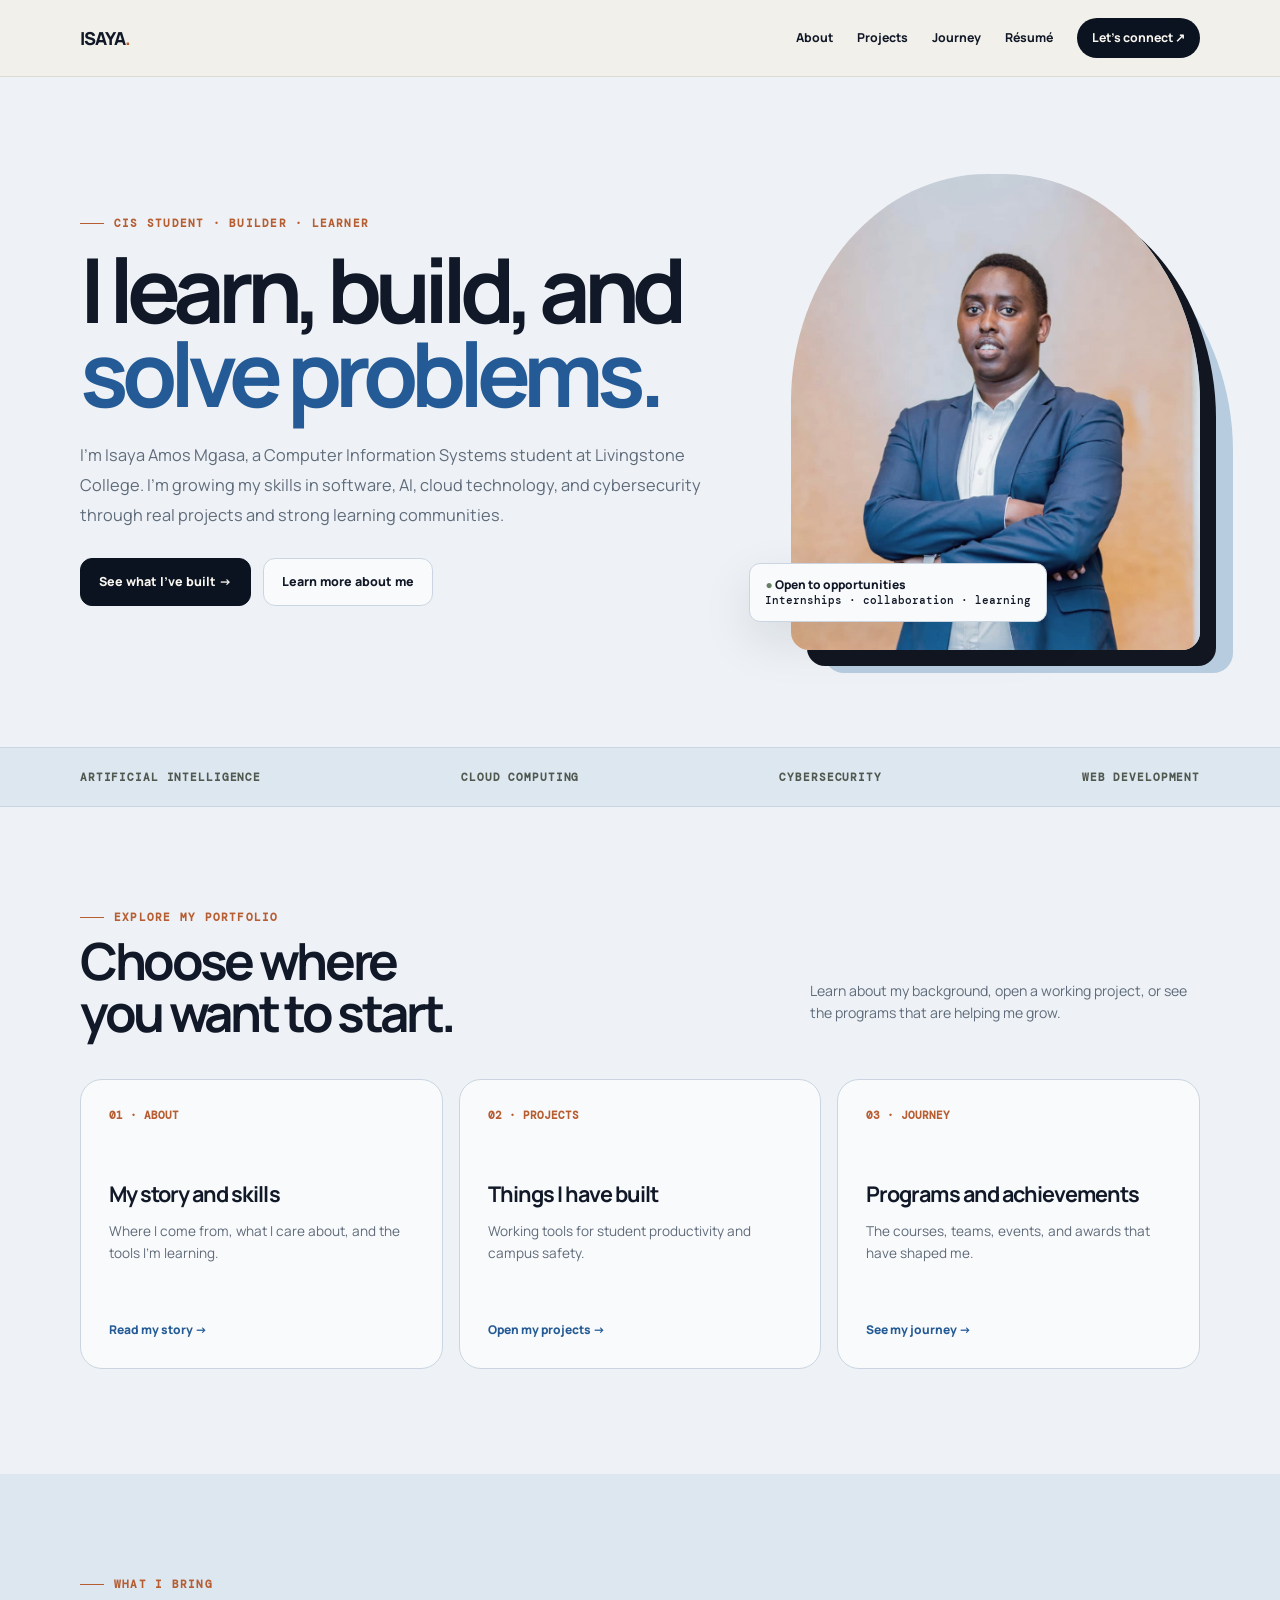
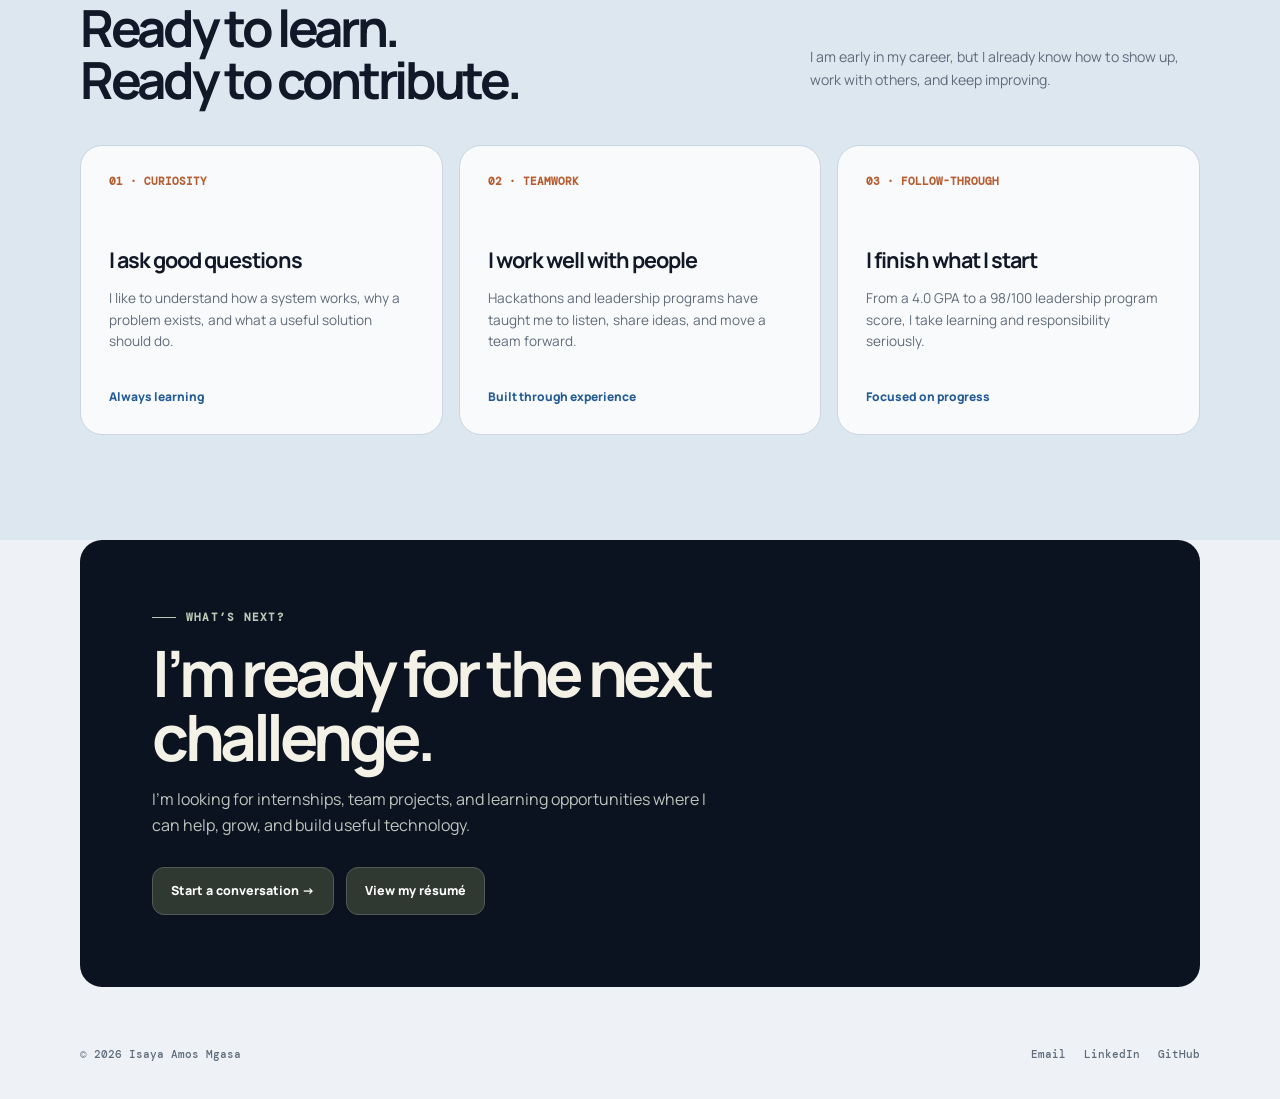
==== commit aa421cda: "Add blue portfolio theme and fuller story" ====
--- a/index.html
+++ b/index.html
@@ -1,7 +1,8 @@
 <!doctype html><html lang="en"><head><meta charset="utf-8"><meta name="viewport" content="width=device-width,initial-scale=1"><meta name="description" content="Portfolio of Isaya Amos Mgasa, a CIS student building thoughtful technology."><meta name="theme-color" content="#f2f0e9"><title>Isaya Amos Mgasa | Portfolio</title><link rel="preconnect" href="https://fonts.googleapis.com"><link rel="preconnect" href="https://fonts.gstatic.com" crossorigin><link href="https://fonts.googleapis.com/css2?family=DM+Mono:wght@400;500;600&amp;family=Manrope:wght@400;500;600;700;800&amp;display=swap" rel="stylesheet"><link rel="stylesheet" href="styles.css"></head><body>
 <header class="site-header"><div class="wrap nav"><a class="brand" href="index.html" aria-current="page">ISAYA<span>.</span></a><button class="menu-button" aria-expanded="false" aria-controls="main-nav">Menu</button><nav class="nav-links" id="main-nav" aria-label="Main navigation"><a href="about.html">About</a><a href="projects.html">Projects</a><a href="journey.html">Journey</a><a href="resume.html">Résumé</a><a class="nav-cta" href="contact.html">Let’s connect ↗</a></nav></div></header>
-<main><section class="wrap hero"><div class="reveal"><div class="eyebrow">CIS student · builder · learner</div><h1>Building useful <em>technology</em> with purpose.</h1><p class="lede">I’m Isaya Amos Mgasa, an aspiring software engineer exploring AI, cloud, cybersecurity, and web development—one thoughtful project at a time.</p><div class="actions"><a class="button primary" href="projects.html">Explore my work →</a><a class="button" href="about.html">Get to know me</a></div></div><div class="portrait reveal"><img src="Profile%20snapshot.jpeg" alt="Portrait of Isaya Amos Mgasa"><div class="status"><b><i>●</i> Open to opportunities</b>Internships · collaboration · learning</div></div></section>
+<main><section class="wrap hero"><div class="reveal"><div class="eyebrow">CIS student · builder · learner</div><h1>I learn, build, and <em>solve problems.</em></h1><p class="lede">I’m Isaya Amos Mgasa, a Computer Information Systems student at Livingstone College. I’m growing my skills in software, AI, cloud technology, and cybersecurity through real projects and strong learning communities.</p><div class="actions"><a class="button primary" href="projects.html">See what I’ve built →</a><a class="button" href="about.html">Learn more about me</a></div></div><div class="portrait reveal"><img src="Profile%20snapshot.jpeg" alt="Portrait of Isaya Amos Mgasa"><div class="status"><b><i>●</i> Open to opportunities</b>Internships · collaboration · learning</div></div></section>
 <div class="home-strip"><div class="wrap"><span>Artificial intelligence</span><span>Cloud computing</span><span>Cybersecurity</span><span>Web development</span></div></div>
-<section class="section"><div class="wrap"><div class="section-head reveal"><div><div class="eyebrow">Explore the portfolio</div><h2 class="section-title">More than one<br>scrolling page.</h2></div><p class="section-copy">Each part of my story now has room to breathe. Choose where you’d like to go next.</p></div><div class="path-grid"><a class="path-card reveal" href="about.html"><span class="number">01 · PROFILE</span><h3>About &amp; skills</h3><p>My background, interests, strengths, and the tools I’m learning.</p><span class="card-link">Open page →</span></a><a class="path-card reveal" href="projects.html"><span class="number">02 · WORK</span><h3>Selected projects</h3><p>Practical builds shaped by real student and community needs.</p><span class="card-link">See the work →</span></a><a class="path-card reveal" href="journey.html"><span class="number">03 · GROWTH</span><h3>Journey &amp; credentials</h3><p>Programs, leadership experiences, and milestones along the way.</p><span class="card-link">Follow the journey →</span></a></div></div></section></main>
-<section class="closing"><div class="wrap closing-box reveal"><div class="eyebrow">What’s next?</div><h2>Let’s build something that matters.</h2><p>I’m looking for opportunities to learn alongside strong teams and contribute to useful, responsible technology.</p><div class="actions"><a class="button" href="contact.html">Start a conversation →</a><a class="button ghost" href="resume.html">View résumé</a></div></div></section>
+<section class="section"><div class="wrap"><div class="section-head reveal"><div><div class="eyebrow">Explore my portfolio</div><h2 class="section-title">Choose where<br>you want to start.</h2></div><p class="section-copy">Learn about my background, open a working project, or see the programs that are helping me grow.</p></div><div class="path-grid"><a class="path-card reveal" href="about.html"><span class="number">01 · ABOUT</span><h3>My story and skills</h3><p>Where I come from, what I care about, and the tools I’m learning.</p><span class="card-link">Read my story →</span></a><a class="path-card reveal" href="projects.html"><span class="number">02 · PROJECTS</span><h3>Things I have built</h3><p>Working tools for student productivity and campus safety.</p><span class="card-link">Open my projects →</span></a><a class="path-card reveal" href="journey.html"><span class="number">03 · JOURNEY</span><h3>Programs and achievements</h3><p>The courses, teams, events, and awards that have shaped me.</p><span class="card-link">See my journey →</span></a></div></div></section>
+<section class="section alt"><div class="wrap"><div class="section-head reveal"><div><div class="eyebrow">What I bring</div><h2 class="section-title">Ready to learn.<br>Ready to contribute.</h2></div><p class="section-copy">I am early in my career, but I already know how to show up, work with others, and keep improving.</p></div><div class="path-grid"><article class="path-card reveal"><span class="number">01 · CURIOSITY</span><h3>I ask good questions</h3><p>I like to understand how a system works, why a problem exists, and what a useful solution should do.</p><span class="card-link">Always learning</span></article><article class="path-card reveal"><span class="number">02 · TEAMWORK</span><h3>I work well with people</h3><p>Hackathons and leadership programs have taught me to listen, share ideas, and move a team forward.</p><span class="card-link">Built through experience</span></article><article class="path-card reveal"><span class="number">03 · FOLLOW-THROUGH</span><h3>I finish what I start</h3><p>From a 4.0 GPA to a 98/100 leadership program score, I take learning and responsibility seriously.</p><span class="card-link">Focused on progress</span></article></div></div></section></main>
+<section class="closing"><div class="wrap closing-box reveal"><div class="eyebrow">What’s next?</div><h2>I’m ready for the next challenge.</h2><p>I’m looking for internships, team projects, and learning opportunities where I can help, grow, and build useful technology.</p><div class="actions"><a class="button" href="contact.html">Start a conversation →</a><a class="button ghost" href="resume.html">View my résumé</a></div></div></section>
 <footer class="wrap"><span>© 2026 Isaya Amos Mgasa</span><div class="footer-links"><a href="mailto:isayamgasa@gmail.com">Email</a><a href="https://www.linkedin.com/in/isaya-amos-mgasa-5621a8295/" target="_blank" rel="noopener noreferrer">LinkedIn</a><a href="https://github.com/Amos-Isaya" target="_blank" rel="noopener noreferrer">GitHub</a></div></footer><script src="script.js"></script></body></html>
--- a/styles.css
+++ b/styles.css
@@ -1,2 +1,2 @@
-:root{--ink:#20231f;--muted:#697067;--paper:#f2f0e9;--surface:#faf9f5;--line:#d8d6cd;--moss:#526052;--sage:#cbd1c4;--clay:#a5654d;--night:#252b27;--cream:#e9e5d8;--radius:22px;--shadow:0 18px 50px rgba(32,35,31,.08)}
+:root{--ink:#111827;--muted:#5f6b7a;--paper:#eef2f6;--surface:#f9fafb;--line:#cbd5e1;--moss:#245b96;--sage:#b8cce0;--clay:#b75d32;--night:#0b1220;--cream:#dce7f0;--radius:22px;--shadow:0 18px 50px rgba(11,18,32,.1)}
 *{box-sizing:border-box}html{scroll-behavior:smooth}body{margin:0;background:var(--paper);color:var(--ink);font-family:Manrope,Arial,sans-serif;line-height:1.6;overflow-x:hidden}a{color:inherit;text-decoration:none}a:focus-visible{outline:3px solid var(--clay);outline-offset:4px}img{max-width:100%}.wrap{width:min(1120px,calc(100% - 48px));margin-inline:auto}.site-header{position:sticky;z-index:20;top:0;border-bottom:1px solid rgba(216,214,205,.8);background:rgba(242,240,233,.92);backdrop-filter:blur(14px)}.nav{min-height:76px;display:flex;align-items:center;justify-content:space-between;gap:28px}.brand{font-weight:800;letter-spacing:-.055em;font-size:1.12rem}.brand span{color:var(--clay)}.nav-links{display:flex;align-items:center;gap:24px;font-size:.77rem;font-weight:750}.nav-links a{padding:8px 0;border-bottom:1px solid transparent}.nav-links a:hover,.nav-links a[aria-current="page"]{color:var(--clay);border-color:currentColor}.nav-links .nav-cta{padding:10px 15px;border:0;border-radius:999px;background:var(--night);color:#f8f6ef}.menu-button{display:none;border:1px solid var(--line);border-radius:10px;background:var(--surface);padding:9px 11px;color:var(--ink);font:700 .75rem Manrope;cursor:pointer}.eyebrow{display:flex;align-items:center;gap:10px;color:var(--clay);font:600 .7rem/1 'DM Mono',monospace;letter-spacing:.11em;text-transform:uppercase}.eyebrow:before{content:"";width:24px;height:1px;background:currentColor}.hero{display:grid;grid-template-columns:1.12fr .72fr;align-items:center;gap:76px;min-height:670px;padding-block:85px}.hero h1,.page-hero h1{margin:18px 0 24px;font-size:clamp(3.2rem,7vw,6.25rem);line-height:.94;letter-spacing:-.078em}.hero h1 em{font-style:normal;color:var(--moss)}.lede{max-width:640px;color:var(--muted);font-size:1.02rem;line-height:1.85}.actions{display:flex;flex-wrap:wrap;gap:12px;margin-top:28px}.button{display:inline-flex;align-items:center;justify-content:center;gap:10px;padding:13px 18px;border:1px solid var(--line);border-radius:12px;background:var(--surface);font-size:.78rem;font-weight:800;transition:transform .2s,box-shadow .2s,background .2s}.button:hover{transform:translateY(-2px);box-shadow:0 10px 24px rgba(32,35,31,.09)}.button.primary{border-color:var(--night);background:var(--night);color:#f8f6ef}.button.ghost{background:transparent}.portrait{position:relative}.portrait:before{content:"";position:absolute;inset:8% -8% -5% 8%;z-index:-1;border-radius:48% 52% 20px 20px;background:var(--sage)}.portrait img{display:block;width:100%;aspect-ratio:.86;object-fit:cover;object-position:center top;border-radius:48% 48% 18px 18px;filter:saturate(.75) contrast(.96);box-shadow:16px 16px 0 var(--night)}.status{position:absolute;left:-42px;bottom:28px;padding:12px 15px;border:1px solid var(--line);border-radius:11px;background:var(--surface);box-shadow:var(--shadow);font:500 .66rem/1.45 'DM Mono',monospace}.status b{display:block;font:800 .75rem Manrope}.status i{color:#678065;font-style:normal}.home-strip{padding:22px 0;border-block:1px solid var(--line);background:var(--cream)}.home-strip .wrap{display:flex;justify-content:space-between;gap:20px;flex-wrap:wrap;color:#51584f;font:600 .68rem 'DM Mono',monospace;letter-spacing:.08em;text-transform:uppercase}.section{padding-block:105px}.section.alt{background:var(--cream)}.section-head{display:flex;align-items:end;justify-content:space-between;gap:35px;margin-bottom:40px}.section-title{margin:11px 0 0;font-size:clamp(2.1rem,4vw,3.5rem);line-height:1.02;letter-spacing:-.065em}.section-copy{max-width:390px;color:var(--muted);font-size:.88rem}.path-grid{display:grid;grid-template-columns:repeat(3,1fr);gap:16px}.path-card{min-height:290px;padding:28px;border:1px solid var(--line);border-radius:var(--radius);background:var(--surface);display:flex;flex-direction:column;transition:transform .2s,box-shadow .2s}.path-card:hover{transform:translateY(-4px);box-shadow:var(--shadow)}.path-card .number{color:var(--clay);font:600 .7rem 'DM Mono',monospace}.path-card h3{margin:55px 0 10px;font-size:1.35rem;letter-spacing:-.045em}.path-card p{margin:0;color:var(--muted);font-size:.85rem}.path-card .card-link{margin-top:auto;padding-top:28px;font-size:.75rem;font-weight:800;color:var(--moss)}.page-hero{padding:95px 0 70px;border-bottom:1px solid var(--line)}.page-hero h1{max-width:900px;font-size:clamp(3rem,6vw,5.4rem)}.page-hero .lede{max-width:720px}.split{display:grid;grid-template-columns:.8fr 1.2fr;gap:90px}.prose p{margin:0 0 20px;color:var(--muted);line-height:1.9}.quote{margin-top:35px;padding:16px 0 16px 22px;border-left:2px solid var(--clay);font-weight:750}.facts{display:grid;grid-template-columns:repeat(3,1fr);gap:12px;margin-top:45px}.fact{padding:22px;border-top:1px solid var(--line);background:rgba(250,249,245,.45)}.fact strong{display:block;color:var(--clay);font-size:1.45rem;letter-spacing:-.05em}.fact span{font-size:.72rem;color:var(--muted)}.skill-grid{display:grid;grid-template-columns:repeat(4,1fr);border-top:1px solid var(--line);border-left:1px solid var(--line)}.skill{min-height:230px;padding:25px;border-right:1px solid var(--line);border-bottom:1px solid var(--line);background:var(--surface)}.skill b{color:var(--clay);font:600 .68rem 'DM Mono',monospace}.skill h3{margin:42px 0 15px}.tags{display:flex;gap:7px;flex-wrap:wrap}.tag{padding:6px 9px;border-radius:6px;background:#e7e7df;color:#555d54;font-size:.68rem;font-weight:700}.project-grid{display:grid;grid-template-columns:repeat(2,1fr);gap:18px}.project{min-height:390px;padding:32px;border:1px solid var(--line);border-radius:var(--radius);background:var(--surface);display:flex;flex-direction:column}.project.featured{background:var(--night);color:#f6f3e9;border-color:var(--night)}.project-label{color:var(--clay);font:600 .68rem 'DM Mono',monospace;letter-spacing:.08em;text-transform:uppercase}.featured .project-label{color:#b9c9b5}.project h2{margin:55px 0 14px;font-size:clamp(1.6rem,3vw,2.5rem);line-height:1.05;letter-spacing:-.055em}.project p{margin:0;color:var(--muted);font-size:.88rem}.featured p{color:#c9cec8}.project .actions{margin-top:auto;padding-top:30px}.featured .tag{background:rgba(255,255,255,.1);color:#e7ebe4}.featured .button{border-color:#535b55;background:#303832;color:white}.timeline{max-width:820px;margin-left:auto;padding-left:35px;border-left:1px solid var(--line)}.timeline-item{position:relative;padding:0 0 48px}.timeline-item:last-child{padding-bottom:0}.timeline-item:before{content:"";position:absolute;left:-42px;top:6px;width:11px;height:11px;border:3px solid var(--paper);border-radius:50%;background:var(--clay)}.timeline-item time{color:var(--clay);font:600 .69rem 'DM Mono',monospace}.timeline-item h2{margin:8px 0;font-size:1.25rem;letter-spacing:-.035em}.timeline-item h2 a:hover{color:var(--clay)}.timeline-item p{margin:0;color:var(--muted);font-size:.86rem}.external{display:inline-block;margin-top:11px;color:var(--moss);font-size:.73rem;font-weight:800}.credential-grid{display:grid;grid-template-columns:repeat(3,1fr);gap:15px}.credential{padding:26px;border:1px solid var(--line);border-radius:16px;background:var(--surface)}.credential small{color:var(--clay);font:600 .66rem 'DM Mono',monospace}.credential h3{margin:22px 0 9px;font-size:1rem}.credential h3 a:hover{color:var(--clay)}.credential p{margin:0;color:var(--muted);font-size:.78rem}.resume-layout{display:grid;grid-template-columns:.72fr 1.28fr;gap:22px}.resume-aside,.resume-main{padding:34px;border:1px solid var(--line);border-radius:var(--radius);background:var(--surface)}.resume-aside{align-self:start}.resume-aside img{display:block;width:150px;aspect-ratio:1;object-fit:cover;object-position:top;border-radius:50%;filter:saturate(.7)}.resume-aside h2{margin:25px 0 4px;letter-spacing:-.045em}.resume-aside p{color:var(--muted);font-size:.82rem}.resume-main h2{margin:0 0 22px;font-size:1.65rem;letter-spacing:-.05em}.resume-item{padding:22px 0;border-top:1px solid var(--line)}.resume-item:first-of-type{padding-top:0;border:0}.resume-item small{color:var(--clay);font:600 .66rem 'DM Mono',monospace}.resume-item h3{margin:5px 0}.resume-item p{margin:0;color:var(--muted);font-size:.82rem}.contact-grid{display:grid;grid-template-columns:1fr 1fr;gap:18px}.contact-card{min-height:260px;padding:30px;border:1px solid var(--line);border-radius:var(--radius);background:var(--surface);display:flex;flex-direction:column}.contact-card h2{margin:35px 0 8px;letter-spacing:-.045em}.contact-card p{margin:0;color:var(--muted);font-size:.85rem}.contact-card a{margin-top:auto;font-weight:800;color:var(--moss)}.closing{padding:0 0 32px}.closing-box{padding:clamp(38px,7vw,72px);border-radius:var(--radius);background:var(--night);color:#f4f1e7}.closing-box .eyebrow{color:#b9c9b5}.closing-box h2{max-width:730px;margin:18px 0;font-size:clamp(2.2rem,5vw,4.2rem);line-height:1;letter-spacing:-.07em}.closing-box p{max-width:560px;color:#bec5bd}.closing-box .button{border-color:#525b54;background:#303832;color:#fff}footer{display:flex;justify-content:space-between;align-items:center;gap:20px;padding:28px 0 38px;color:var(--muted);font:500 .68rem 'DM Mono',monospace}.footer-links{display:flex;gap:18px}.footer-links a:hover{color:var(--clay)}.reveal{opacity:0;transform:translateY(18px);transition:opacity .65s ease,transform .65s ease}.reveal.visible{opacity:1;transform:none}@media(max-width:820px){.menu-button{display:block}.nav-links{display:none;position:absolute;left:24px;right:24px;top:68px;padding:18px;border:1px solid var(--line);border-radius:14px;background:var(--surface);box-shadow:var(--shadow);flex-direction:column;align-items:stretch}.nav-links.open{display:flex}.nav-links a{padding:9px}.hero{grid-template-columns:1fr;min-height:auto}.portrait{width:min(330px,85%);margin:auto}.status{left:-18px}.path-grid,.skill-grid,.credential-grid{grid-template-columns:1fr 1fr}.split,.resume-layout{grid-template-columns:1fr;gap:40px}.project-grid{grid-template-columns:1fr}.section{padding-block:75px}}@media(max-width:540px){.wrap{width:min(100% - 32px,1120px)}.hero{padding-block:65px}.hero h1,.page-hero h1{font-size:3.15rem}.section-head{display:block}.section-copy{margin-top:18px}.path-grid,.skill-grid,.credential-grid,.facts,.contact-grid{grid-template-columns:1fr}.path-card{min-height:245px}.nav-links{left:16px;right:16px}footer{align-items:flex-start;flex-direction:column}.footer-links{flex-wrap:wrap}}@media(prefers-reduced-motion:reduce){*,*:before,*:after{scroll-behavior:auto!important;transition:none!important}.reveal{opacity:1;transform:none}}
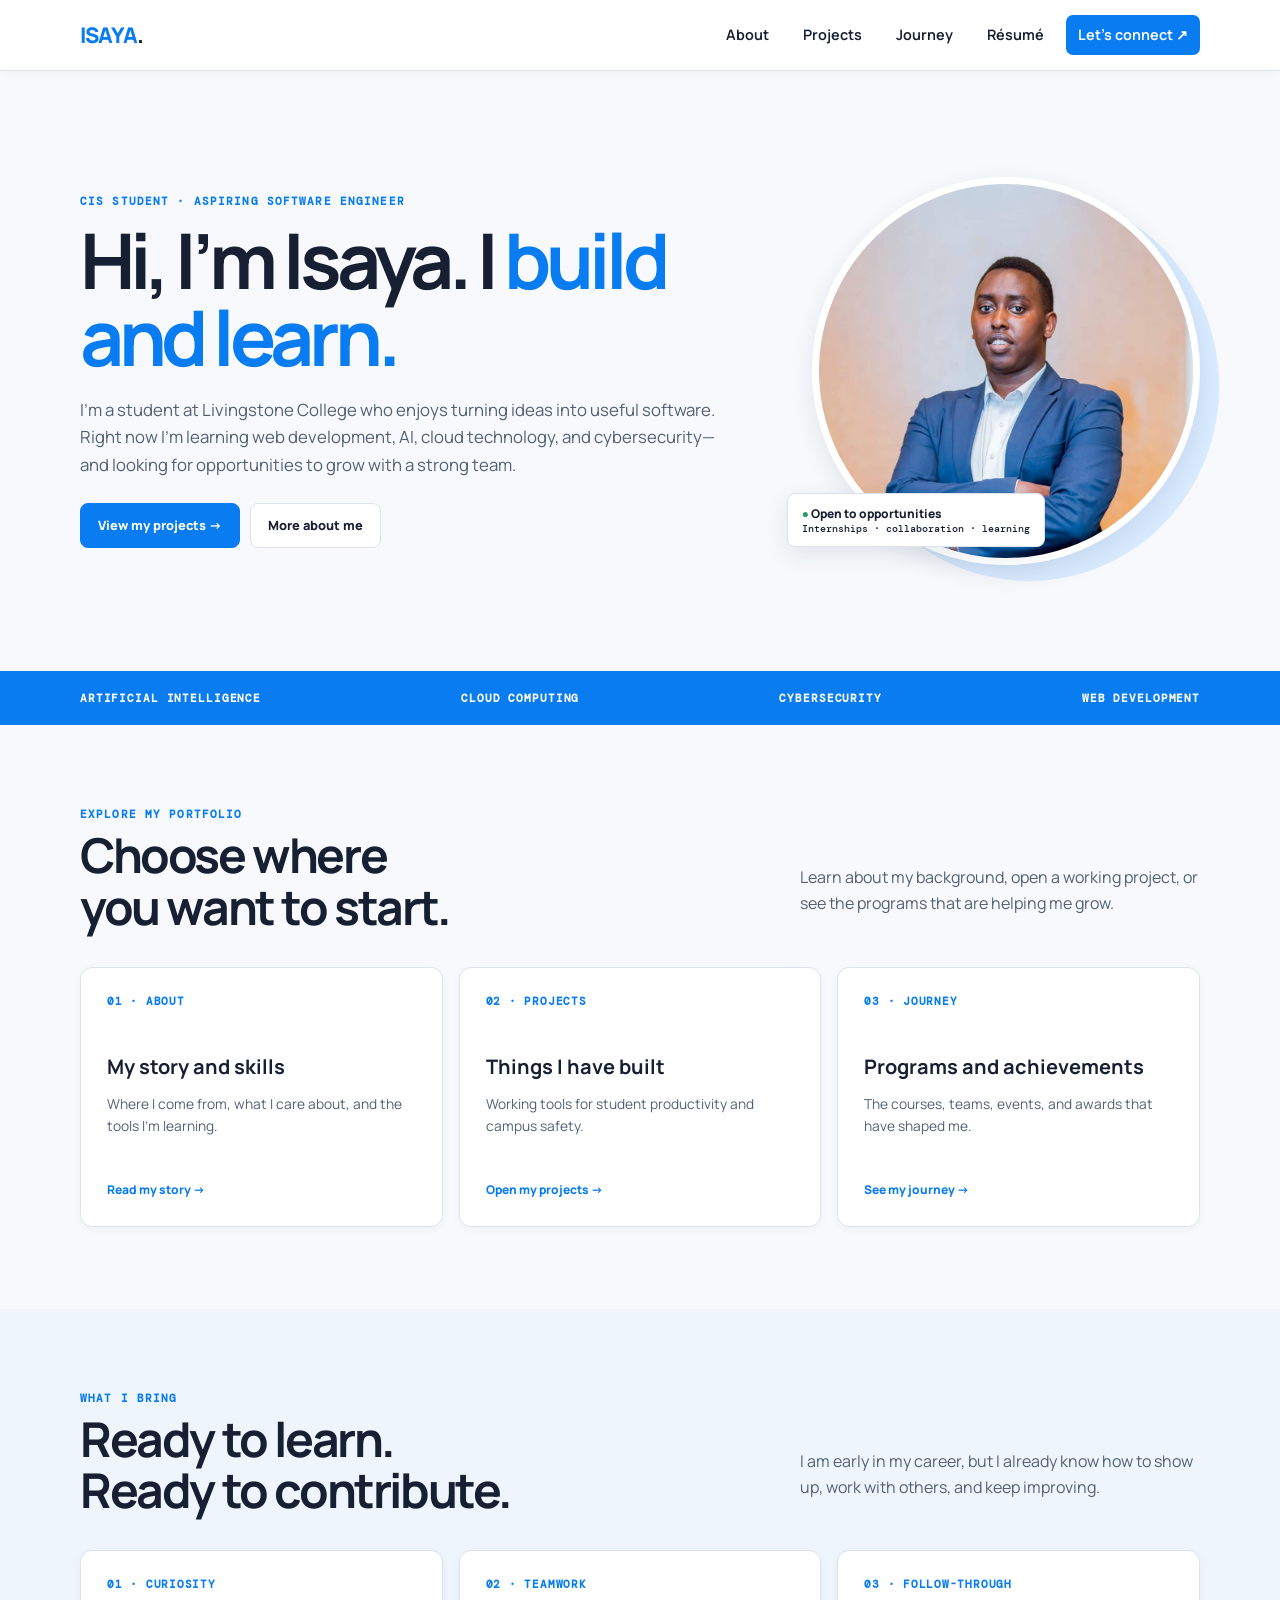
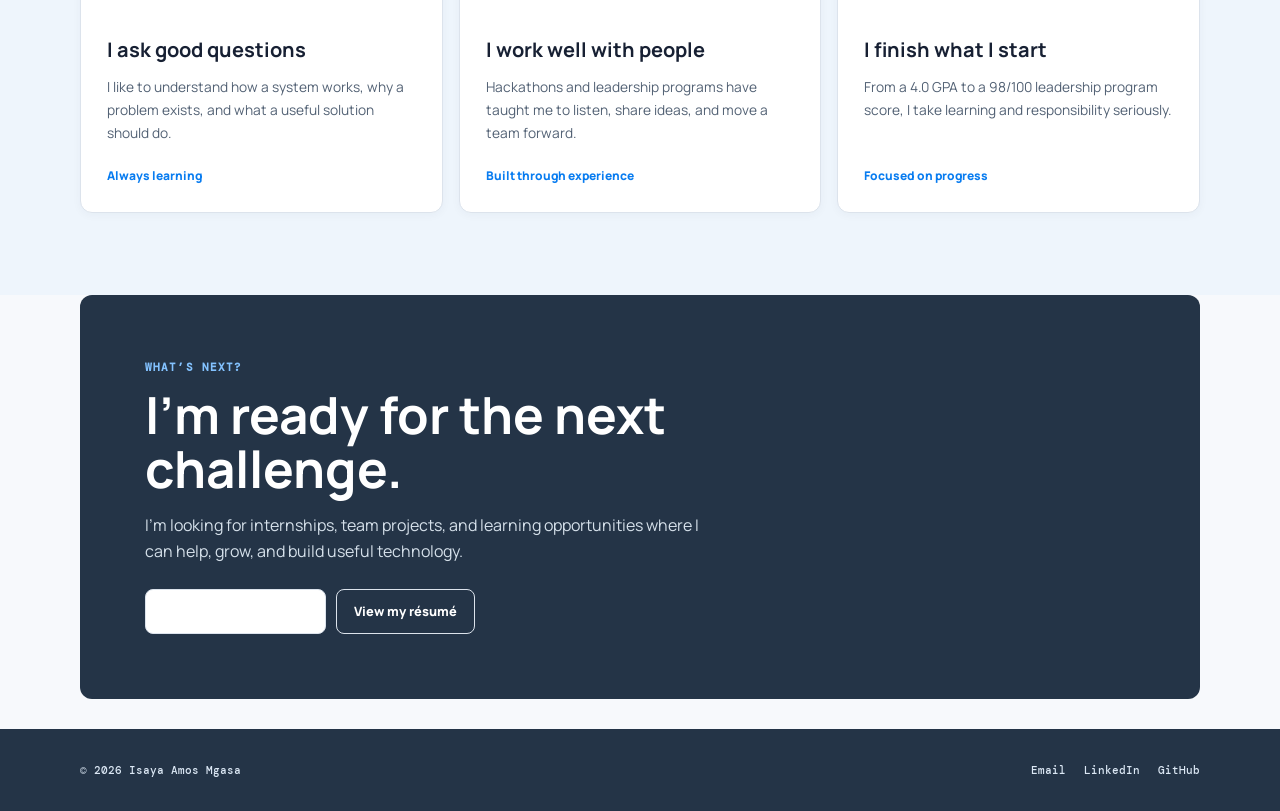
==== commit 23ba0036: "Adopt clean developer portfolio design" ====
--- a/index.html
+++ b/index.html
@@ -1,6 +1,6 @@
 <!doctype html><html lang="en"><head><meta charset="utf-8"><meta name="viewport" content="width=device-width,initial-scale=1"><meta name="description" content="Portfolio of Isaya Amos Mgasa, a CIS student building thoughtful technology."><meta name="theme-color" content="#f2f0e9"><title>Isaya Amos Mgasa | Portfolio</title><link rel="preconnect" href="https://fonts.googleapis.com"><link rel="preconnect" href="https://fonts.gstatic.com" crossorigin><link href="https://fonts.googleapis.com/css2?family=DM+Mono:wght@400;500;600&amp;family=Manrope:wght@400;500;600;700;800&amp;display=swap" rel="stylesheet"><link rel="stylesheet" href="styles.css"></head><body>
 <header class="site-header"><div class="wrap nav"><a class="brand" href="index.html" aria-current="page">ISAYA<span>.</span></a><button class="menu-button" aria-expanded="false" aria-controls="main-nav">Menu</button><nav class="nav-links" id="main-nav" aria-label="Main navigation"><a href="about.html">About</a><a href="projects.html">Projects</a><a href="journey.html">Journey</a><a href="resume.html">Résumé</a><a class="nav-cta" href="contact.html">Let’s connect ↗</a></nav></div></header>
-<main><section class="wrap hero"><div class="reveal"><div class="eyebrow">CIS student · builder · learner</div><h1>I learn, build, and <em>solve problems.</em></h1><p class="lede">I’m Isaya Amos Mgasa, a Computer Information Systems student at Livingstone College. I’m growing my skills in software, AI, cloud technology, and cybersecurity through real projects and strong learning communities.</p><div class="actions"><a class="button primary" href="projects.html">See what I’ve built →</a><a class="button" href="about.html">Learn more about me</a></div></div><div class="portrait reveal"><img src="Profile%20snapshot.jpeg" alt="Portrait of Isaya Amos Mgasa"><div class="status"><b><i>●</i> Open to opportunities</b>Internships · collaboration · learning</div></div></section>
+<main><section class="wrap hero"><div class="reveal"><div class="eyebrow">CIS student · aspiring software engineer</div><h1>Hi, I’m Isaya. I <em>build and learn.</em></h1><p class="lede">I’m a student at Livingstone College who enjoys turning ideas into useful software. Right now I’m learning web development, AI, cloud technology, and cybersecurity—and looking for opportunities to grow with a strong team.</p><div class="actions"><a class="button primary" href="projects.html">View my projects →</a><a class="button" href="about.html">More about me</a></div></div><div class="portrait reveal"><img src="Profile%20snapshot.jpeg" alt="Portrait of Isaya Amos Mgasa"><div class="status"><b><i>●</i> Open to opportunities</b>Internships · collaboration · learning</div></div></section>
 <div class="home-strip"><div class="wrap"><span>Artificial intelligence</span><span>Cloud computing</span><span>Cybersecurity</span><span>Web development</span></div></div>
 <section class="section"><div class="wrap"><div class="section-head reveal"><div><div class="eyebrow">Explore my portfolio</div><h2 class="section-title">Choose where<br>you want to start.</h2></div><p class="section-copy">Learn about my background, open a working project, or see the programs that are helping me grow.</p></div><div class="path-grid"><a class="path-card reveal" href="about.html"><span class="number">01 · ABOUT</span><h3>My story and skills</h3><p>Where I come from, what I care about, and the tools I’m learning.</p><span class="card-link">Read my story →</span></a><a class="path-card reveal" href="projects.html"><span class="number">02 · PROJECTS</span><h3>Things I have built</h3><p>Working tools for student productivity and campus safety.</p><span class="card-link">Open my projects →</span></a><a class="path-card reveal" href="journey.html"><span class="number">03 · JOURNEY</span><h3>Programs and achievements</h3><p>The courses, teams, events, and awards that have shaped me.</p><span class="card-link">See my journey →</span></a></div></div></section>
 <section class="section alt"><div class="wrap"><div class="section-head reveal"><div><div class="eyebrow">What I bring</div><h2 class="section-title">Ready to learn.<br>Ready to contribute.</h2></div><p class="section-copy">I am early in my career, but I already know how to show up, work with others, and keep improving.</p></div><div class="path-grid"><article class="path-card reveal"><span class="number">01 · CURIOSITY</span><h3>I ask good questions</h3><p>I like to understand how a system works, why a problem exists, and what a useful solution should do.</p><span class="card-link">Always learning</span></article><article class="path-card reveal"><span class="number">02 · TEAMWORK</span><h3>I work well with people</h3><p>Hackathons and leadership programs have taught me to listen, share ideas, and move a team forward.</p><span class="card-link">Built through experience</span></article><article class="path-card reveal"><span class="number">03 · FOLLOW-THROUGH</span><h3>I finish what I start</h3><p>From a 4.0 GPA to a 98/100 leadership program score, I take learning and responsibility seriously.</p><span class="card-link">Focused on progress</span></article></div></div></section></main>
--- a/styles.css
+++ b/styles.css
@@ -1,2 +1,17 @@
-:root{--ink:#111827;--muted:#5f6b7a;--paper:#eef2f6;--surface:#f9fafb;--line:#cbd5e1;--moss:#245b96;--sage:#b8cce0;--clay:#b75d32;--night:#0b1220;--cream:#dce7f0;--radius:22px;--shadow:0 18px 50px rgba(11,18,32,.1)}
-*{box-sizing:border-box}html{scroll-behavior:smooth}body{margin:0;background:var(--paper);color:var(--ink);font-family:Manrope,Arial,sans-serif;line-height:1.6;overflow-x:hidden}a{color:inherit;text-decoration:none}a:focus-visible{outline:3px solid var(--clay);outline-offset:4px}img{max-width:100%}.wrap{width:min(1120px,calc(100% - 48px));margin-inline:auto}.site-header{position:sticky;z-index:20;top:0;border-bottom:1px solid rgba(216,214,205,.8);background:rgba(242,240,233,.92);backdrop-filter:blur(14px)}.nav{min-height:76px;display:flex;align-items:center;justify-content:space-between;gap:28px}.brand{font-weight:800;letter-spacing:-.055em;font-size:1.12rem}.brand span{color:var(--clay)}.nav-links{display:flex;align-items:center;gap:24px;font-size:.77rem;font-weight:750}.nav-links a{padding:8px 0;border-bottom:1px solid transparent}.nav-links a:hover,.nav-links a[aria-current="page"]{color:var(--clay);border-color:currentColor}.nav-links .nav-cta{padding:10px 15px;border:0;border-radius:999px;background:var(--night);color:#f8f6ef}.menu-button{display:none;border:1px solid var(--line);border-radius:10px;background:var(--surface);padding:9px 11px;color:var(--ink);font:700 .75rem Manrope;cursor:pointer}.eyebrow{display:flex;align-items:center;gap:10px;color:var(--clay);font:600 .7rem/1 'DM Mono',monospace;letter-spacing:.11em;text-transform:uppercase}.eyebrow:before{content:"";width:24px;height:1px;background:currentColor}.hero{display:grid;grid-template-columns:1.12fr .72fr;align-items:center;gap:76px;min-height:670px;padding-block:85px}.hero h1,.page-hero h1{margin:18px 0 24px;font-size:clamp(3.2rem,7vw,6.25rem);line-height:.94;letter-spacing:-.078em}.hero h1 em{font-style:normal;color:var(--moss)}.lede{max-width:640px;color:var(--muted);font-size:1.02rem;line-height:1.85}.actions{display:flex;flex-wrap:wrap;gap:12px;margin-top:28px}.button{display:inline-flex;align-items:center;justify-content:center;gap:10px;padding:13px 18px;border:1px solid var(--line);border-radius:12px;background:var(--surface);font-size:.78rem;font-weight:800;transition:transform .2s,box-shadow .2s,background .2s}.button:hover{transform:translateY(-2px);box-shadow:0 10px 24px rgba(32,35,31,.09)}.button.primary{border-color:var(--night);background:var(--night);color:#f8f6ef}.button.ghost{background:transparent}.portrait{position:relative}.portrait:before{content:"";position:absolute;inset:8% -8% -5% 8%;z-index:-1;border-radius:48% 52% 20px 20px;background:var(--sage)}.portrait img{display:block;width:100%;aspect-ratio:.86;object-fit:cover;object-position:center top;border-radius:48% 48% 18px 18px;filter:saturate(.75) contrast(.96);box-shadow:16px 16px 0 var(--night)}.status{position:absolute;left:-42px;bottom:28px;padding:12px 15px;border:1px solid var(--line);border-radius:11px;background:var(--surface);box-shadow:var(--shadow);font:500 .66rem/1.45 'DM Mono',monospace}.status b{display:block;font:800 .75rem Manrope}.status i{color:#678065;font-style:normal}.home-strip{padding:22px 0;border-block:1px solid var(--line);background:var(--cream)}.home-strip .wrap{display:flex;justify-content:space-between;gap:20px;flex-wrap:wrap;color:#51584f;font:600 .68rem 'DM Mono',monospace;letter-spacing:.08em;text-transform:uppercase}.section{padding-block:105px}.section.alt{background:var(--cream)}.section-head{display:flex;align-items:end;justify-content:space-between;gap:35px;margin-bottom:40px}.section-title{margin:11px 0 0;font-size:clamp(2.1rem,4vw,3.5rem);line-height:1.02;letter-spacing:-.065em}.section-copy{max-width:390px;color:var(--muted);font-size:.88rem}.path-grid{display:grid;grid-template-columns:repeat(3,1fr);gap:16px}.path-card{min-height:290px;padding:28px;border:1px solid var(--line);border-radius:var(--radius);background:var(--surface);display:flex;flex-direction:column;transition:transform .2s,box-shadow .2s}.path-card:hover{transform:translateY(-4px);box-shadow:var(--shadow)}.path-card .number{color:var(--clay);font:600 .7rem 'DM Mono',monospace}.path-card h3{margin:55px 0 10px;font-size:1.35rem;letter-spacing:-.045em}.path-card p{margin:0;color:var(--muted);font-size:.85rem}.path-card .card-link{margin-top:auto;padding-top:28px;font-size:.75rem;font-weight:800;color:var(--moss)}.page-hero{padding:95px 0 70px;border-bottom:1px solid var(--line)}.page-hero h1{max-width:900px;font-size:clamp(3rem,6vw,5.4rem)}.page-hero .lede{max-width:720px}.split{display:grid;grid-template-columns:.8fr 1.2fr;gap:90px}.prose p{margin:0 0 20px;color:var(--muted);line-height:1.9}.quote{margin-top:35px;padding:16px 0 16px 22px;border-left:2px solid var(--clay);font-weight:750}.facts{display:grid;grid-template-columns:repeat(3,1fr);gap:12px;margin-top:45px}.fact{padding:22px;border-top:1px solid var(--line);background:rgba(250,249,245,.45)}.fact strong{display:block;color:var(--clay);font-size:1.45rem;letter-spacing:-.05em}.fact span{font-size:.72rem;color:var(--muted)}.skill-grid{display:grid;grid-template-columns:repeat(4,1fr);border-top:1px solid var(--line);border-left:1px solid var(--line)}.skill{min-height:230px;padding:25px;border-right:1px solid var(--line);border-bottom:1px solid var(--line);background:var(--surface)}.skill b{color:var(--clay);font:600 .68rem 'DM Mono',monospace}.skill h3{margin:42px 0 15px}.tags{display:flex;gap:7px;flex-wrap:wrap}.tag{padding:6px 9px;border-radius:6px;background:#e7e7df;color:#555d54;font-size:.68rem;font-weight:700}.project-grid{display:grid;grid-template-columns:repeat(2,1fr);gap:18px}.project{min-height:390px;padding:32px;border:1px solid var(--line);border-radius:var(--radius);background:var(--surface);display:flex;flex-direction:column}.project.featured{background:var(--night);color:#f6f3e9;border-color:var(--night)}.project-label{color:var(--clay);font:600 .68rem 'DM Mono',monospace;letter-spacing:.08em;text-transform:uppercase}.featured .project-label{color:#b9c9b5}.project h2{margin:55px 0 14px;font-size:clamp(1.6rem,3vw,2.5rem);line-height:1.05;letter-spacing:-.055em}.project p{margin:0;color:var(--muted);font-size:.88rem}.featured p{color:#c9cec8}.project .actions{margin-top:auto;padding-top:30px}.featured .tag{background:rgba(255,255,255,.1);color:#e7ebe4}.featured .button{border-color:#535b55;background:#303832;color:white}.timeline{max-width:820px;margin-left:auto;padding-left:35px;border-left:1px solid var(--line)}.timeline-item{position:relative;padding:0 0 48px}.timeline-item:last-child{padding-bottom:0}.timeline-item:before{content:"";position:absolute;left:-42px;top:6px;width:11px;height:11px;border:3px solid var(--paper);border-radius:50%;background:var(--clay)}.timeline-item time{color:var(--clay);font:600 .69rem 'DM Mono',monospace}.timeline-item h2{margin:8px 0;font-size:1.25rem;letter-spacing:-.035em}.timeline-item h2 a:hover{color:var(--clay)}.timeline-item p{margin:0;color:var(--muted);font-size:.86rem}.external{display:inline-block;margin-top:11px;color:var(--moss);font-size:.73rem;font-weight:800}.credential-grid{display:grid;grid-template-columns:repeat(3,1fr);gap:15px}.credential{padding:26px;border:1px solid var(--line);border-radius:16px;background:var(--surface)}.credential small{color:var(--clay);font:600 .66rem 'DM Mono',monospace}.credential h3{margin:22px 0 9px;font-size:1rem}.credential h3 a:hover{color:var(--clay)}.credential p{margin:0;color:var(--muted);font-size:.78rem}.resume-layout{display:grid;grid-template-columns:.72fr 1.28fr;gap:22px}.resume-aside,.resume-main{padding:34px;border:1px solid var(--line);border-radius:var(--radius);background:var(--surface)}.resume-aside{align-self:start}.resume-aside img{display:block;width:150px;aspect-ratio:1;object-fit:cover;object-position:top;border-radius:50%;filter:saturate(.7)}.resume-aside h2{margin:25px 0 4px;letter-spacing:-.045em}.resume-aside p{color:var(--muted);font-size:.82rem}.resume-main h2{margin:0 0 22px;font-size:1.65rem;letter-spacing:-.05em}.resume-item{padding:22px 0;border-top:1px solid var(--line)}.resume-item:first-of-type{padding-top:0;border:0}.resume-item small{color:var(--clay);font:600 .66rem 'DM Mono',monospace}.resume-item h3{margin:5px 0}.resume-item p{margin:0;color:var(--muted);font-size:.82rem}.contact-grid{display:grid;grid-template-columns:1fr 1fr;gap:18px}.contact-card{min-height:260px;padding:30px;border:1px solid var(--line);border-radius:var(--radius);background:var(--surface);display:flex;flex-direction:column}.contact-card h2{margin:35px 0 8px;letter-spacing:-.045em}.contact-card p{margin:0;color:var(--muted);font-size:.85rem}.contact-card a{margin-top:auto;font-weight:800;color:var(--moss)}.closing{padding:0 0 32px}.closing-box{padding:clamp(38px,7vw,72px);border-radius:var(--radius);background:var(--night);color:#f4f1e7}.closing-box .eyebrow{color:#b9c9b5}.closing-box h2{max-width:730px;margin:18px 0;font-size:clamp(2.2rem,5vw,4.2rem);line-height:1;letter-spacing:-.07em}.closing-box p{max-width:560px;color:#bec5bd}.closing-box .button{border-color:#525b54;background:#303832;color:#fff}footer{display:flex;justify-content:space-between;align-items:center;gap:20px;padding:28px 0 38px;color:var(--muted);font:500 .68rem 'DM Mono',monospace}.footer-links{display:flex;gap:18px}.footer-links a:hover{color:var(--clay)}.reveal{opacity:0;transform:translateY(18px);transition:opacity .65s ease,transform .65s ease}.reveal.visible{opacity:1;transform:none}@media(max-width:820px){.menu-button{display:block}.nav-links{display:none;position:absolute;left:24px;right:24px;top:68px;padding:18px;border:1px solid var(--line);border-radius:14px;background:var(--surface);box-shadow:var(--shadow);flex-direction:column;align-items:stretch}.nav-links.open{display:flex}.nav-links a{padding:9px}.hero{grid-template-columns:1fr;min-height:auto}.portrait{width:min(330px,85%);margin:auto}.status{left:-18px}.path-grid,.skill-grid,.credential-grid{grid-template-columns:1fr 1fr}.split,.resume-layout{grid-template-columns:1fr;gap:40px}.project-grid{grid-template-columns:1fr}.section{padding-block:75px}}@media(max-width:540px){.wrap{width:min(100% - 32px,1120px)}.hero{padding-block:65px}.hero h1,.page-hero h1{font-size:3.15rem}.section-head{display:block}.section-copy{margin-top:18px}.path-grid,.skill-grid,.credential-grid,.facts,.contact-grid{grid-template-columns:1fr}.path-card{min-height:245px}.nav-links{left:16px;right:16px}footer{align-items:flex-start;flex-direction:column}.footer-links{flex-wrap:wrap}}@media(prefers-reduced-motion:reduce){*,*:before,*:after{scroll-behavior:auto!important;transition:none!important}.reveal{opacity:1;transform:none}}
+:root{--blue:#087cf0;--blue-dark:#075fbd;--navy:#243447;--ink:#172033;--text:#526174;--paper:#f7f9fc;--card:#fff;--soft:#eef5fc;--line:#dce3ec;--shadow:0 8px 24px rgba(25,49,83,.1);--radius:12px}
+*{box-sizing:border-box}html{scroll-behavior:smooth}body{margin:0;background:var(--paper);color:var(--ink);font-family:Manrope,Arial,sans-serif;line-height:1.65}a{color:inherit;text-decoration:none}a:focus-visible{outline:3px solid var(--blue);outline-offset:3px}img{max-width:100%}.wrap{width:min(1120px,calc(100% - 48px));margin:auto}
+.site-header{position:sticky;z-index:20;top:0;background:rgba(255,255,255,.95);border-bottom:1px solid var(--line);box-shadow:0 2px 10px rgba(25,49,83,.04);backdrop-filter:blur(10px)}.nav{min-height:70px;display:flex;align-items:center;justify-content:space-between;gap:24px}.brand{color:var(--blue);font-size:1.35rem;font-weight:800;letter-spacing:-.04em}.brand span{color:var(--ink)}.nav-links{display:flex;align-items:center;gap:10px;font-size:.9rem;font-weight:650}.nav-links a{padding:8px 12px;border-radius:7px}.nav-links a:hover,.nav-links a[aria-current=page]{color:var(--blue);background:var(--soft)}.nav-links .nav-cta{background:var(--blue);color:#fff}.nav-links .nav-cta:hover{color:#fff;background:var(--blue-dark)}.menu-button{display:none;padding:9px 12px;border:1px solid var(--line);border-radius:7px;background:#fff;font-weight:700}
+.eyebrow{color:var(--blue);font:650 .7rem 'DM Mono',monospace;letter-spacing:.1em;text-transform:uppercase}.lede{max-width:680px;color:var(--text);font-size:1.05rem}.actions{display:flex;flex-wrap:wrap;gap:10px;margin-top:24px}.button{display:inline-flex;align-items:center;justify-content:center;padding:11px 17px;border:1px solid var(--line);border-radius:8px;background:#fff;font-size:.8rem;font-weight:800;transition:.2s}.button:hover{transform:translateY(-2px);box-shadow:var(--shadow)}.button.primary{border-color:var(--blue);background:var(--blue);color:#fff}.button.ghost{background:transparent;color:#fff}
+.hero{display:grid;grid-template-columns:1.1fr .65fr;align-items:center;gap:75px;min-height:600px;padding:70px 0}.hero h1{margin:14px 0 20px;font-size:clamp(3rem,6vw,5.2rem);line-height:1;letter-spacing:-.065em}.hero h1 em{color:var(--blue);font-style:normal}.portrait{position:relative}.portrait img{display:block;width:100%;aspect-ratio:1;object-fit:cover;object-position:top;border:7px solid #fff;border-radius:50%;box-shadow:var(--shadow)}.portrait:before{content:"";position:absolute;inset:4% -5% -4% 7%;z-index:-1;border-radius:50%;background:#d9ebff}.status{position:absolute;left:-25px;bottom:18px;padding:11px 14px;border:1px solid var(--line);border-radius:8px;background:#fff;box-shadow:var(--shadow);font:500 .65rem 'DM Mono',monospace}.status b{display:block;font:800 .75rem Manrope}.status i{color:#2a9d65;font-style:normal}.home-strip{padding:20px 0;background:var(--blue);color:#fff}.home-strip .wrap{display:flex;justify-content:space-between;gap:18px;flex-wrap:wrap;font:600 .68rem 'DM Mono',monospace;letter-spacing:.08em;text-transform:uppercase}
+.page-hero{padding:76px 0 58px;background:#fff;border-bottom:1px solid var(--line)}.page-hero h1{max-width:900px;margin:12px 0 18px;font-size:clamp(2.8rem,5vw,4.5rem);line-height:1.03;letter-spacing:-.055em}.section{padding:82px 0}.section.alt{background:var(--soft)}.section-head{display:flex;align-items:end;justify-content:space-between;gap:30px;margin-bottom:34px}.section-title{margin:8px 0 0;font-size:clamp(2rem,4vw,3rem);line-height:1.08;letter-spacing:-.05em}.section-copy{max-width:400px;color:var(--text)}
+.path-grid{display:grid;grid-template-columns:repeat(3,1fr);gap:16px}.path-card{min-height:260px;padding:26px;border:1px solid var(--line);border-radius:var(--radius);background:#fff;display:flex;flex-direction:column;box-shadow:0 2px 10px rgba(25,49,83,.04)}.path-card:hover{transform:translateY(-3px);box-shadow:var(--shadow)}.number,.project-label{color:var(--blue);font:650 .68rem 'DM Mono',monospace;letter-spacing:.07em;text-transform:uppercase}.path-card h3{margin:42px 0 10px;font-size:1.25rem}.path-card p,.project p,.credential p,.timeline-item p,.resume-item p,.contact-card p{margin:0;color:var(--text);font-size:.86rem}.card-link{margin-top:auto;padding-top:22px;color:var(--blue);font-size:.75rem;font-weight:800}
+.split{display:grid;grid-template-columns:.75fr 1.25fr;gap:70px}.prose p{color:var(--text);line-height:1.85}.quote{padding:14px 0 14px 20px;border-left:4px solid var(--blue);font-weight:750}.facts{display:grid;grid-template-columns:repeat(3,1fr);gap:12px;margin-top:30px}.fact{padding:18px;background:#fff;border:1px solid var(--line);border-radius:9px}.fact strong{display:block;color:var(--blue);font-size:1.4rem}.fact span{color:var(--text);font-size:.72rem}.skill-grid{display:grid;grid-template-columns:repeat(4,1fr);gap:12px}.skill{padding:24px;background:#fff;border:1px solid var(--line);border-radius:10px}.skill b{color:var(--blue);font:600 .68rem 'DM Mono',monospace}.tags{display:flex;flex-wrap:wrap;gap:7px}.tag{padding:6px 9px;border-radius:999px;background:var(--soft);color:#41556c;font-size:.68rem;font-weight:700}
+.project-grid{display:grid;grid-template-columns:repeat(2,1fr);gap:18px}.project{min-height:360px;padding:30px;border:1px solid var(--line);border-radius:var(--radius);background:#fff;display:flex;flex-direction:column;box-shadow:0 2px 10px rgba(25,49,83,.04)}.project.featured{background:var(--navy);color:#fff}.project h2{margin:45px 0 12px;font-size:clamp(1.6rem,3vw,2.2rem);line-height:1.08}.project .actions{margin-top:auto;padding-top:25px}.featured p{color:#d5e0ea}.featured .tag{background:rgba(255,255,255,.12);color:#fff}.featured .button{background:var(--blue);border-color:var(--blue);color:#fff}
+.timeline{max-width:850px;margin:auto;padding-left:34px;border-left:2px solid var(--line)}.timeline-item{position:relative;padding-bottom:42px}.timeline-item:before{content:"";position:absolute;left:-42px;top:6px;width:12px;height:12px;border:3px solid var(--paper);border-radius:50%;background:var(--blue)}.timeline-item time{color:var(--blue);font:650 .68rem 'DM Mono',monospace}.timeline-item h2{margin:7px 0;font-size:1.2rem}.timeline-item h2 a:hover{color:var(--blue)}.external{display:inline-block;margin-top:9px;color:var(--blue);font-size:.73rem;font-weight:800}.credential-grid{display:grid;grid-template-columns:repeat(3,1fr);gap:14px}.credential{padding:25px;border:1px solid var(--line);border-radius:10px;background:#fff}.credential small{color:var(--blue);font:600 .65rem 'DM Mono',monospace}.credential h3{margin:19px 0 8px;font-size:1rem}.credential h3 a:hover{color:var(--blue)}
+.resume-layout{display:grid;grid-template-columns:.7fr 1.3fr;gap:20px}.resume-aside,.resume-main{padding:30px;border:1px solid var(--line);border-radius:10px;background:#fff;box-shadow:0 2px 10px rgba(25,49,83,.04)}.resume-aside{align-self:start}.resume-aside img{width:145px;height:145px;object-fit:cover;object-position:top;border-radius:50%}.resume-aside p{color:var(--text)}.resume-main h2{margin-top:0}.resume-item{padding:20px 0;border-top:1px solid var(--line)}.resume-item small{color:var(--blue);font:600 .65rem 'DM Mono',monospace}.resume-item h3{margin:5px 0}
+.contact-grid{display:grid;grid-template-columns:1fr 1fr;gap:16px}.contact-card{min-height:245px;padding:27px;border:1px solid var(--line);border-radius:10px;background:#fff;display:flex;flex-direction:column}.contact-card h2{margin:30px 0 8px}.contact-card a{margin-top:auto;color:var(--blue);font-weight:800}.closing{padding:0 0 30px}.closing-box{padding:clamp(35px,6vw,65px);border-radius:12px;background:var(--navy);color:#fff}.closing-box .eyebrow{color:#83c2ff}.closing-box h2{max-width:720px;margin:14px 0;font-size:clamp(2rem,4vw,3.6rem);line-height:1.05}.closing-box p{max-width:560px;color:#d5e0ea}
+footer,footer.wrap{display:flex;width:100%;max-width:none;margin:0;justify-content:space-between;gap:20px;padding:34px max(24px,calc((100% - 1120px)/2));background:var(--navy);color:#dbe7f4;font:500 .7rem 'DM Mono',monospace}.footer-links{display:flex;gap:18px}.footer-links a:hover{color:#83c2ff}.reveal{opacity:0;transform:translateY(16px);transition:.6s}.reveal.visible{opacity:1;transform:none}
+.about-shell{width:min(920px,calc(100% - 40px));margin:auto;padding:58px 0 80px}.about-profile{display:grid;grid-template-columns:200px 1fr;align-items:center;gap:44px;padding-bottom:36px;border-bottom:2px solid var(--blue)}.about-profile img{width:200px;height:200px;object-fit:cover;object-position:top;border:5px solid #fff;border-radius:50%;box-shadow:var(--shadow)}.about-profile h1{margin:0 0 8px;font-size:clamp(2.5rem,5vw,4rem);line-height:1;letter-spacing:-.05em}.subtitle{margin:0;color:var(--text);font-size:1.2rem}.stats-band{margin:46px 0;padding:32px;border-radius:12px;background:linear-gradient(135deg,var(--blue),var(--blue-dark));color:#fff}.stats-row{display:grid;grid-template-columns:repeat(4,1fr);gap:20px}.stat{text-align:center}.stat strong{display:block;font-size:2.5rem}.stat span{font-size:.68rem;font-weight:750;letter-spacing:.08em;text-transform:uppercase}.about-block{margin-bottom:42px}.about-block h2{padding-bottom:9px;border-bottom:2px solid var(--line);font-size:1.75rem}.info-panel{display:grid;grid-template-columns:1fr 1fr;gap:16px;padding:23px;border-left:4px solid var(--blue);border-radius:9px;background:var(--soft)}.info-panel a{color:var(--blue);font-weight:700}.bio-card{padding:28px;border-radius:10px;background:#fff;box-shadow:var(--shadow)}.bio-card p{color:#46546a;line-height:1.8}.plain-list{display:grid;gap:12px;margin-top:22px}.plain-list p{margin:0}.skill-panel{padding:30px;border-radius:12px;background:var(--soft);text-align:center}.skill-pills{display:flex;flex-wrap:wrap;justify-content:center;gap:11px;margin:24px 0}.skill-pill{padding:10px 15px;border-radius:999px;background:#fff;box-shadow:0 2px 8px rgba(25,49,83,.08);font-weight:750;font-size:.82rem}.social-row{display:grid;grid-template-columns:repeat(3,1fr);gap:12px}.social-button{padding:15px;border-radius:8px;color:#fff;text-align:center;font-weight:800}.linkedin{background:#0a66c2}.github{background:#202a38}.email{background:var(--blue)}
+@media(max-width:820px){.menu-button{display:block}.nav-links{display:none;position:absolute;top:64px;left:20px;right:20px;padding:14px;background:#fff;border:1px solid var(--line);border-radius:9px;box-shadow:var(--shadow);flex-direction:column;align-items:stretch}.nav-links.open{display:flex}.hero{grid-template-columns:1fr}.portrait{width:min(310px,80%);margin:auto}.path-grid,.skill-grid,.credential-grid{grid-template-columns:1fr 1fr}.split,.resume-layout{grid-template-columns:1fr}.project-grid{grid-template-columns:1fr}}
+@media(max-width:560px){.wrap{width:min(100% - 32px,1120px)}.hero h1{font-size:3.1rem}.section-head{display:block}.path-grid,.skill-grid,.credential-grid,.facts,.contact-grid,.stats-row,.info-panel,.social-row{grid-template-columns:1fr}.about-profile{grid-template-columns:1fr;text-align:center}.about-profile img{margin:auto}.about-profile .actions{justify-content:center}footer{flex-direction:column}.footer-links{flex-wrap:wrap}}
+@media(prefers-reduced-motion:reduce){*,*:before,*:after{scroll-behavior:auto!important;transition:none!important}.reveal{opacity:1;transform:none}}
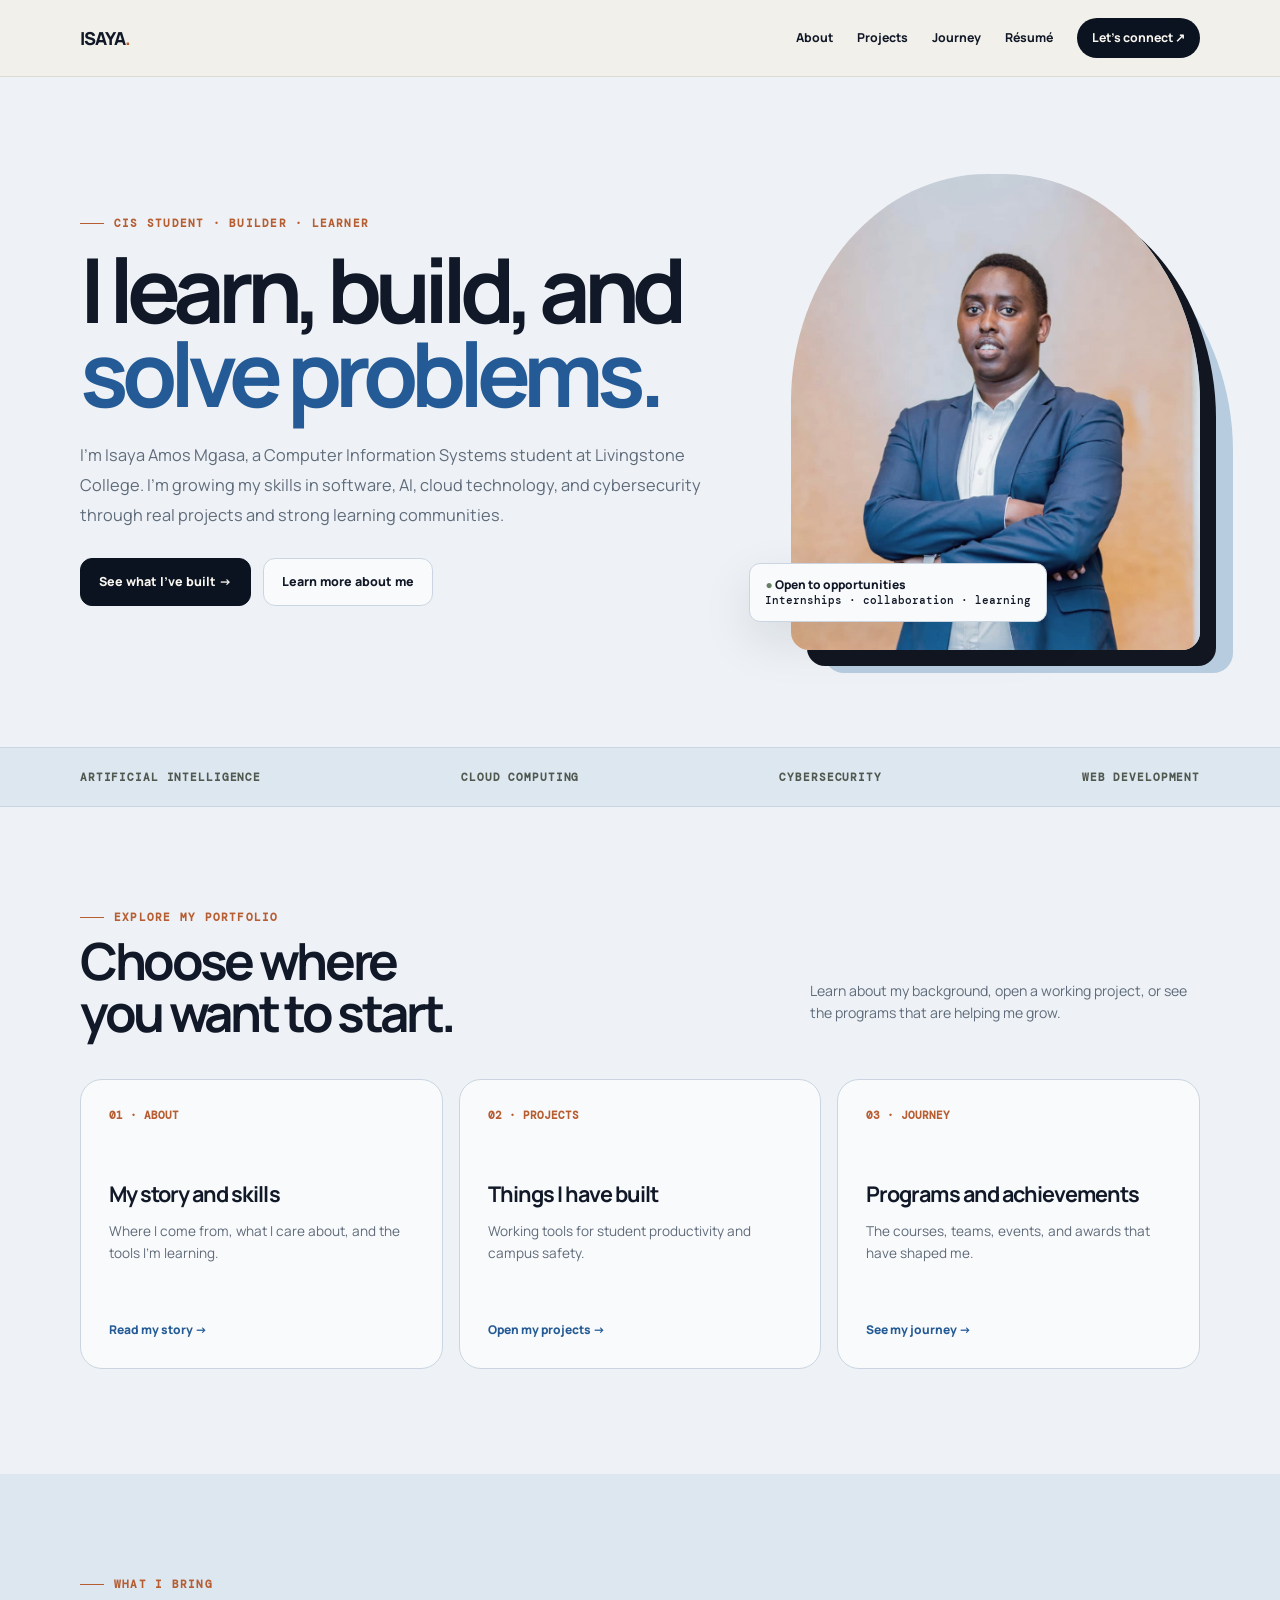
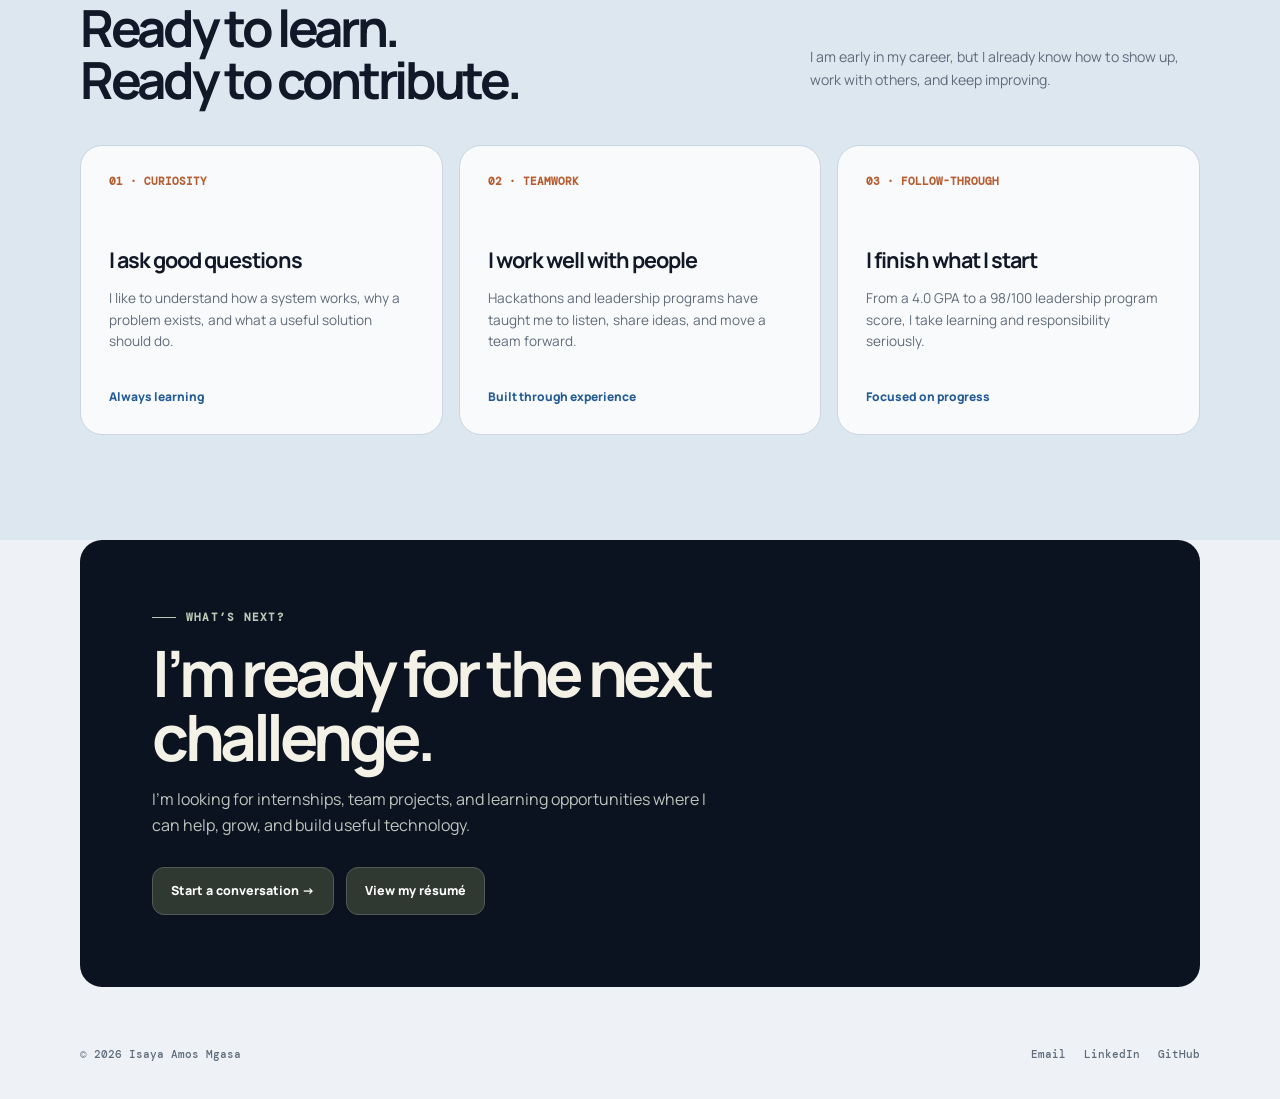
==== commit 04789a95: "Revert "Adopt clean developer portfolio design" This reverts commit 23ba00369910609d6360defad906b8fd" ====
--- a/index.html
+++ b/index.html
@@ -1,6 +1,6 @@
 <!doctype html><html lang="en"><head><meta charset="utf-8"><meta name="viewport" content="width=device-width,initial-scale=1"><meta name="description" content="Portfolio of Isaya Amos Mgasa, a CIS student building thoughtful technology."><meta name="theme-color" content="#f2f0e9"><title>Isaya Amos Mgasa | Portfolio</title><link rel="preconnect" href="https://fonts.googleapis.com"><link rel="preconnect" href="https://fonts.gstatic.com" crossorigin><link href="https://fonts.googleapis.com/css2?family=DM+Mono:wght@400;500;600&amp;family=Manrope:wght@400;500;600;700;800&amp;display=swap" rel="stylesheet"><link rel="stylesheet" href="styles.css"></head><body>
 <header class="site-header"><div class="wrap nav"><a class="brand" href="index.html" aria-current="page">ISAYA<span>.</span></a><button class="menu-button" aria-expanded="false" aria-controls="main-nav">Menu</button><nav class="nav-links" id="main-nav" aria-label="Main navigation"><a href="about.html">About</a><a href="projects.html">Projects</a><a href="journey.html">Journey</a><a href="resume.html">Résumé</a><a class="nav-cta" href="contact.html">Let’s connect ↗</a></nav></div></header>
-<main><section class="wrap hero"><div class="reveal"><div class="eyebrow">CIS student · aspiring software engineer</div><h1>Hi, I’m Isaya. I <em>build and learn.</em></h1><p class="lede">I’m a student at Livingstone College who enjoys turning ideas into useful software. Right now I’m learning web development, AI, cloud technology, and cybersecurity—and looking for opportunities to grow with a strong team.</p><div class="actions"><a class="button primary" href="projects.html">View my projects →</a><a class="button" href="about.html">More about me</a></div></div><div class="portrait reveal"><img src="Profile%20snapshot.jpeg" alt="Portrait of Isaya Amos Mgasa"><div class="status"><b><i>●</i> Open to opportunities</b>Internships · collaboration · learning</div></div></section>
+<main><section class="wrap hero"><div class="reveal"><div class="eyebrow">CIS student · builder · learner</div><h1>I learn, build, and <em>solve problems.</em></h1><p class="lede">I’m Isaya Amos Mgasa, a Computer Information Systems student at Livingstone College. I’m growing my skills in software, AI, cloud technology, and cybersecurity through real projects and strong learning communities.</p><div class="actions"><a class="button primary" href="projects.html">See what I’ve built →</a><a class="button" href="about.html">Learn more about me</a></div></div><div class="portrait reveal"><img src="Profile%20snapshot.jpeg" alt="Portrait of Isaya Amos Mgasa"><div class="status"><b><i>●</i> Open to opportunities</b>Internships · collaboration · learning</div></div></section>
 <div class="home-strip"><div class="wrap"><span>Artificial intelligence</span><span>Cloud computing</span><span>Cybersecurity</span><span>Web development</span></div></div>
 <section class="section"><div class="wrap"><div class="section-head reveal"><div><div class="eyebrow">Explore my portfolio</div><h2 class="section-title">Choose where<br>you want to start.</h2></div><p class="section-copy">Learn about my background, open a working project, or see the programs that are helping me grow.</p></div><div class="path-grid"><a class="path-card reveal" href="about.html"><span class="number">01 · ABOUT</span><h3>My story and skills</h3><p>Where I come from, what I care about, and the tools I’m learning.</p><span class="card-link">Read my story →</span></a><a class="path-card reveal" href="projects.html"><span class="number">02 · PROJECTS</span><h3>Things I have built</h3><p>Working tools for student productivity and campus safety.</p><span class="card-link">Open my projects →</span></a><a class="path-card reveal" href="journey.html"><span class="number">03 · JOURNEY</span><h3>Programs and achievements</h3><p>The courses, teams, events, and awards that have shaped me.</p><span class="card-link">See my journey →</span></a></div></div></section>
 <section class="section alt"><div class="wrap"><div class="section-head reveal"><div><div class="eyebrow">What I bring</div><h2 class="section-title">Ready to learn.<br>Ready to contribute.</h2></div><p class="section-copy">I am early in my career, but I already know how to show up, work with others, and keep improving.</p></div><div class="path-grid"><article class="path-card reveal"><span class="number">01 · CURIOSITY</span><h3>I ask good questions</h3><p>I like to understand how a system works, why a problem exists, and what a useful solution should do.</p><span class="card-link">Always learning</span></article><article class="path-card reveal"><span class="number">02 · TEAMWORK</span><h3>I work well with people</h3><p>Hackathons and leadership programs have taught me to listen, share ideas, and move a team forward.</p><span class="card-link">Built through experience</span></article><article class="path-card reveal"><span class="number">03 · FOLLOW-THROUGH</span><h3>I finish what I start</h3><p>From a 4.0 GPA to a 98/100 leadership program score, I take learning and responsibility seriously.</p><span class="card-link">Focused on progress</span></article></div></div></section></main>
--- a/styles.css
+++ b/styles.css
@@ -1,17 +1,2 @@
-:root{--blue:#087cf0;--blue-dark:#075fbd;--navy:#243447;--ink:#172033;--text:#526174;--paper:#f7f9fc;--card:#fff;--soft:#eef5fc;--line:#dce3ec;--shadow:0 8px 24px rgba(25,49,83,.1);--radius:12px}
-*{box-sizing:border-box}html{scroll-behavior:smooth}body{margin:0;background:var(--paper);color:var(--ink);font-family:Manrope,Arial,sans-serif;line-height:1.65}a{color:inherit;text-decoration:none}a:focus-visible{outline:3px solid var(--blue);outline-offset:3px}img{max-width:100%}.wrap{width:min(1120px,calc(100% - 48px));margin:auto}
-.site-header{position:sticky;z-index:20;top:0;background:rgba(255,255,255,.95);border-bottom:1px solid var(--line);box-shadow:0 2px 10px rgba(25,49,83,.04);backdrop-filter:blur(10px)}.nav{min-height:70px;display:flex;align-items:center;justify-content:space-between;gap:24px}.brand{color:var(--blue);font-size:1.35rem;font-weight:800;letter-spacing:-.04em}.brand span{color:var(--ink)}.nav-links{display:flex;align-items:center;gap:10px;font-size:.9rem;font-weight:650}.nav-links a{padding:8px 12px;border-radius:7px}.nav-links a:hover,.nav-links a[aria-current=page]{color:var(--blue);background:var(--soft)}.nav-links .nav-cta{background:var(--blue);color:#fff}.nav-links .nav-cta:hover{color:#fff;background:var(--blue-dark)}.menu-button{display:none;padding:9px 12px;border:1px solid var(--line);border-radius:7px;background:#fff;font-weight:700}
-.eyebrow{color:var(--blue);font:650 .7rem 'DM Mono',monospace;letter-spacing:.1em;text-transform:uppercase}.lede{max-width:680px;color:var(--text);font-size:1.05rem}.actions{display:flex;flex-wrap:wrap;gap:10px;margin-top:24px}.button{display:inline-flex;align-items:center;justify-content:center;padding:11px 17px;border:1px solid var(--line);border-radius:8px;background:#fff;font-size:.8rem;font-weight:800;transition:.2s}.button:hover{transform:translateY(-2px);box-shadow:var(--shadow)}.button.primary{border-color:var(--blue);background:var(--blue);color:#fff}.button.ghost{background:transparent;color:#fff}
-.hero{display:grid;grid-template-columns:1.1fr .65fr;align-items:center;gap:75px;min-height:600px;padding:70px 0}.hero h1{margin:14px 0 20px;font-size:clamp(3rem,6vw,5.2rem);line-height:1;letter-spacing:-.065em}.hero h1 em{color:var(--blue);font-style:normal}.portrait{position:relative}.portrait img{display:block;width:100%;aspect-ratio:1;object-fit:cover;object-position:top;border:7px solid #fff;border-radius:50%;box-shadow:var(--shadow)}.portrait:before{content:"";position:absolute;inset:4% -5% -4% 7%;z-index:-1;border-radius:50%;background:#d9ebff}.status{position:absolute;left:-25px;bottom:18px;padding:11px 14px;border:1px solid var(--line);border-radius:8px;background:#fff;box-shadow:var(--shadow);font:500 .65rem 'DM Mono',monospace}.status b{display:block;font:800 .75rem Manrope}.status i{color:#2a9d65;font-style:normal}.home-strip{padding:20px 0;background:var(--blue);color:#fff}.home-strip .wrap{display:flex;justify-content:space-between;gap:18px;flex-wrap:wrap;font:600 .68rem 'DM Mono',monospace;letter-spacing:.08em;text-transform:uppercase}
-.page-hero{padding:76px 0 58px;background:#fff;border-bottom:1px solid var(--line)}.page-hero h1{max-width:900px;margin:12px 0 18px;font-size:clamp(2.8rem,5vw,4.5rem);line-height:1.03;letter-spacing:-.055em}.section{padding:82px 0}.section.alt{background:var(--soft)}.section-head{display:flex;align-items:end;justify-content:space-between;gap:30px;margin-bottom:34px}.section-title{margin:8px 0 0;font-size:clamp(2rem,4vw,3rem);line-height:1.08;letter-spacing:-.05em}.section-copy{max-width:400px;color:var(--text)}
-.path-grid{display:grid;grid-template-columns:repeat(3,1fr);gap:16px}.path-card{min-height:260px;padding:26px;border:1px solid var(--line);border-radius:var(--radius);background:#fff;display:flex;flex-direction:column;box-shadow:0 2px 10px rgba(25,49,83,.04)}.path-card:hover{transform:translateY(-3px);box-shadow:var(--shadow)}.number,.project-label{color:var(--blue);font:650 .68rem 'DM Mono',monospace;letter-spacing:.07em;text-transform:uppercase}.path-card h3{margin:42px 0 10px;font-size:1.25rem}.path-card p,.project p,.credential p,.timeline-item p,.resume-item p,.contact-card p{margin:0;color:var(--text);font-size:.86rem}.card-link{margin-top:auto;padding-top:22px;color:var(--blue);font-size:.75rem;font-weight:800}
-.split{display:grid;grid-template-columns:.75fr 1.25fr;gap:70px}.prose p{color:var(--text);line-height:1.85}.quote{padding:14px 0 14px 20px;border-left:4px solid var(--blue);font-weight:750}.facts{display:grid;grid-template-columns:repeat(3,1fr);gap:12px;margin-top:30px}.fact{padding:18px;background:#fff;border:1px solid var(--line);border-radius:9px}.fact strong{display:block;color:var(--blue);font-size:1.4rem}.fact span{color:var(--text);font-size:.72rem}.skill-grid{display:grid;grid-template-columns:repeat(4,1fr);gap:12px}.skill{padding:24px;background:#fff;border:1px solid var(--line);border-radius:10px}.skill b{color:var(--blue);font:600 .68rem 'DM Mono',monospace}.tags{display:flex;flex-wrap:wrap;gap:7px}.tag{padding:6px 9px;border-radius:999px;background:var(--soft);color:#41556c;font-size:.68rem;font-weight:700}
-.project-grid{display:grid;grid-template-columns:repeat(2,1fr);gap:18px}.project{min-height:360px;padding:30px;border:1px solid var(--line);border-radius:var(--radius);background:#fff;display:flex;flex-direction:column;box-shadow:0 2px 10px rgba(25,49,83,.04)}.project.featured{background:var(--navy);color:#fff}.project h2{margin:45px 0 12px;font-size:clamp(1.6rem,3vw,2.2rem);line-height:1.08}.project .actions{margin-top:auto;padding-top:25px}.featured p{color:#d5e0ea}.featured .tag{background:rgba(255,255,255,.12);color:#fff}.featured .button{background:var(--blue);border-color:var(--blue);color:#fff}
-.timeline{max-width:850px;margin:auto;padding-left:34px;border-left:2px solid var(--line)}.timeline-item{position:relative;padding-bottom:42px}.timeline-item:before{content:"";position:absolute;left:-42px;top:6px;width:12px;height:12px;border:3px solid var(--paper);border-radius:50%;background:var(--blue)}.timeline-item time{color:var(--blue);font:650 .68rem 'DM Mono',monospace}.timeline-item h2{margin:7px 0;font-size:1.2rem}.timeline-item h2 a:hover{color:var(--blue)}.external{display:inline-block;margin-top:9px;color:var(--blue);font-size:.73rem;font-weight:800}.credential-grid{display:grid;grid-template-columns:repeat(3,1fr);gap:14px}.credential{padding:25px;border:1px solid var(--line);border-radius:10px;background:#fff}.credential small{color:var(--blue);font:600 .65rem 'DM Mono',monospace}.credential h3{margin:19px 0 8px;font-size:1rem}.credential h3 a:hover{color:var(--blue)}
-.resume-layout{display:grid;grid-template-columns:.7fr 1.3fr;gap:20px}.resume-aside,.resume-main{padding:30px;border:1px solid var(--line);border-radius:10px;background:#fff;box-shadow:0 2px 10px rgba(25,49,83,.04)}.resume-aside{align-self:start}.resume-aside img{width:145px;height:145px;object-fit:cover;object-position:top;border-radius:50%}.resume-aside p{color:var(--text)}.resume-main h2{margin-top:0}.resume-item{padding:20px 0;border-top:1px solid var(--line)}.resume-item small{color:var(--blue);font:600 .65rem 'DM Mono',monospace}.resume-item h3{margin:5px 0}
-.contact-grid{display:grid;grid-template-columns:1fr 1fr;gap:16px}.contact-card{min-height:245px;padding:27px;border:1px solid var(--line);border-radius:10px;background:#fff;display:flex;flex-direction:column}.contact-card h2{margin:30px 0 8px}.contact-card a{margin-top:auto;color:var(--blue);font-weight:800}.closing{padding:0 0 30px}.closing-box{padding:clamp(35px,6vw,65px);border-radius:12px;background:var(--navy);color:#fff}.closing-box .eyebrow{color:#83c2ff}.closing-box h2{max-width:720px;margin:14px 0;font-size:clamp(2rem,4vw,3.6rem);line-height:1.05}.closing-box p{max-width:560px;color:#d5e0ea}
-footer,footer.wrap{display:flex;width:100%;max-width:none;margin:0;justify-content:space-between;gap:20px;padding:34px max(24px,calc((100% - 1120px)/2));background:var(--navy);color:#dbe7f4;font:500 .7rem 'DM Mono',monospace}.footer-links{display:flex;gap:18px}.footer-links a:hover{color:#83c2ff}.reveal{opacity:0;transform:translateY(16px);transition:.6s}.reveal.visible{opacity:1;transform:none}
-.about-shell{width:min(920px,calc(100% - 40px));margin:auto;padding:58px 0 80px}.about-profile{display:grid;grid-template-columns:200px 1fr;align-items:center;gap:44px;padding-bottom:36px;border-bottom:2px solid var(--blue)}.about-profile img{width:200px;height:200px;object-fit:cover;object-position:top;border:5px solid #fff;border-radius:50%;box-shadow:var(--shadow)}.about-profile h1{margin:0 0 8px;font-size:clamp(2.5rem,5vw,4rem);line-height:1;letter-spacing:-.05em}.subtitle{margin:0;color:var(--text);font-size:1.2rem}.stats-band{margin:46px 0;padding:32px;border-radius:12px;background:linear-gradient(135deg,var(--blue),var(--blue-dark));color:#fff}.stats-row{display:grid;grid-template-columns:repeat(4,1fr);gap:20px}.stat{text-align:center}.stat strong{display:block;font-size:2.5rem}.stat span{font-size:.68rem;font-weight:750;letter-spacing:.08em;text-transform:uppercase}.about-block{margin-bottom:42px}.about-block h2{padding-bottom:9px;border-bottom:2px solid var(--line);font-size:1.75rem}.info-panel{display:grid;grid-template-columns:1fr 1fr;gap:16px;padding:23px;border-left:4px solid var(--blue);border-radius:9px;background:var(--soft)}.info-panel a{color:var(--blue);font-weight:700}.bio-card{padding:28px;border-radius:10px;background:#fff;box-shadow:var(--shadow)}.bio-card p{color:#46546a;line-height:1.8}.plain-list{display:grid;gap:12px;margin-top:22px}.plain-list p{margin:0}.skill-panel{padding:30px;border-radius:12px;background:var(--soft);text-align:center}.skill-pills{display:flex;flex-wrap:wrap;justify-content:center;gap:11px;margin:24px 0}.skill-pill{padding:10px 15px;border-radius:999px;background:#fff;box-shadow:0 2px 8px rgba(25,49,83,.08);font-weight:750;font-size:.82rem}.social-row{display:grid;grid-template-columns:repeat(3,1fr);gap:12px}.social-button{padding:15px;border-radius:8px;color:#fff;text-align:center;font-weight:800}.linkedin{background:#0a66c2}.github{background:#202a38}.email{background:var(--blue)}
-@media(max-width:820px){.menu-button{display:block}.nav-links{display:none;position:absolute;top:64px;left:20px;right:20px;padding:14px;background:#fff;border:1px solid var(--line);border-radius:9px;box-shadow:var(--shadow);flex-direction:column;align-items:stretch}.nav-links.open{display:flex}.hero{grid-template-columns:1fr}.portrait{width:min(310px,80%);margin:auto}.path-grid,.skill-grid,.credential-grid{grid-template-columns:1fr 1fr}.split,.resume-layout{grid-template-columns:1fr}.project-grid{grid-template-columns:1fr}}
-@media(max-width:560px){.wrap{width:min(100% - 32px,1120px)}.hero h1{font-size:3.1rem}.section-head{display:block}.path-grid,.skill-grid,.credential-grid,.facts,.contact-grid,.stats-row,.info-panel,.social-row{grid-template-columns:1fr}.about-profile{grid-template-columns:1fr;text-align:center}.about-profile img{margin:auto}.about-profile .actions{justify-content:center}footer{flex-direction:column}.footer-links{flex-wrap:wrap}}
-@media(prefers-reduced-motion:reduce){*,*:before,*:after{scroll-behavior:auto!important;transition:none!important}.reveal{opacity:1;transform:none}}
+:root{--ink:#111827;--muted:#5f6b7a;--paper:#eef2f6;--surface:#f9fafb;--line:#cbd5e1;--moss:#245b96;--sage:#b8cce0;--clay:#b75d32;--night:#0b1220;--cream:#dce7f0;--radius:22px;--shadow:0 18px 50px rgba(11,18,32,.1)}
+*{box-sizing:border-box}html{scroll-behavior:smooth}body{margin:0;background:var(--paper);color:var(--ink);font-family:Manrope,Arial,sans-serif;line-height:1.6;overflow-x:hidden}a{color:inherit;text-decoration:none}a:focus-visible{outline:3px solid var(--clay);outline-offset:4px}img{max-width:100%}.wrap{width:min(1120px,calc(100% - 48px));margin-inline:auto}.site-header{position:sticky;z-index:20;top:0;border-bottom:1px solid rgba(216,214,205,.8);background:rgba(242,240,233,.92);backdrop-filter:blur(14px)}.nav{min-height:76px;display:flex;align-items:center;justify-content:space-between;gap:28px}.brand{font-weight:800;letter-spacing:-.055em;font-size:1.12rem}.brand span{color:var(--clay)}.nav-links{display:flex;align-items:center;gap:24px;font-size:.77rem;font-weight:750}.nav-links a{padding:8px 0;border-bottom:1px solid transparent}.nav-links a:hover,.nav-links a[aria-current="page"]{color:var(--clay);border-color:currentColor}.nav-links .nav-cta{padding:10px 15px;border:0;border-radius:999px;background:var(--night);color:#f8f6ef}.menu-button{display:none;border:1px solid var(--line);border-radius:10px;background:var(--surface);padding:9px 11px;color:var(--ink);font:700 .75rem Manrope;cursor:pointer}.eyebrow{display:flex;align-items:center;gap:10px;color:var(--clay);font:600 .7rem/1 'DM Mono',monospace;letter-spacing:.11em;text-transform:uppercase}.eyebrow:before{content:"";width:24px;height:1px;background:currentColor}.hero{display:grid;grid-template-columns:1.12fr .72fr;align-items:center;gap:76px;min-height:670px;padding-block:85px}.hero h1,.page-hero h1{margin:18px 0 24px;font-size:clamp(3.2rem,7vw,6.25rem);line-height:.94;letter-spacing:-.078em}.hero h1 em{font-style:normal;color:var(--moss)}.lede{max-width:640px;color:var(--muted);font-size:1.02rem;line-height:1.85}.actions{display:flex;flex-wrap:wrap;gap:12px;margin-top:28px}.button{display:inline-flex;align-items:center;justify-content:center;gap:10px;padding:13px 18px;border:1px solid var(--line);border-radius:12px;background:var(--surface);font-size:.78rem;font-weight:800;transition:transform .2s,box-shadow .2s,background .2s}.button:hover{transform:translateY(-2px);box-shadow:0 10px 24px rgba(32,35,31,.09)}.button.primary{border-color:var(--night);background:var(--night);color:#f8f6ef}.button.ghost{background:transparent}.portrait{position:relative}.portrait:before{content:"";position:absolute;inset:8% -8% -5% 8%;z-index:-1;border-radius:48% 52% 20px 20px;background:var(--sage)}.portrait img{display:block;width:100%;aspect-ratio:.86;object-fit:cover;object-position:center top;border-radius:48% 48% 18px 18px;filter:saturate(.75) contrast(.96);box-shadow:16px 16px 0 var(--night)}.status{position:absolute;left:-42px;bottom:28px;padding:12px 15px;border:1px solid var(--line);border-radius:11px;background:var(--surface);box-shadow:var(--shadow);font:500 .66rem/1.45 'DM Mono',monospace}.status b{display:block;font:800 .75rem Manrope}.status i{color:#678065;font-style:normal}.home-strip{padding:22px 0;border-block:1px solid var(--line);background:var(--cream)}.home-strip .wrap{display:flex;justify-content:space-between;gap:20px;flex-wrap:wrap;color:#51584f;font:600 .68rem 'DM Mono',monospace;letter-spacing:.08em;text-transform:uppercase}.section{padding-block:105px}.section.alt{background:var(--cream)}.section-head{display:flex;align-items:end;justify-content:space-between;gap:35px;margin-bottom:40px}.section-title{margin:11px 0 0;font-size:clamp(2.1rem,4vw,3.5rem);line-height:1.02;letter-spacing:-.065em}.section-copy{max-width:390px;color:var(--muted);font-size:.88rem}.path-grid{display:grid;grid-template-columns:repeat(3,1fr);gap:16px}.path-card{min-height:290px;padding:28px;border:1px solid var(--line);border-radius:var(--radius);background:var(--surface);display:flex;flex-direction:column;transition:transform .2s,box-shadow .2s}.path-card:hover{transform:translateY(-4px);box-shadow:var(--shadow)}.path-card .number{color:var(--clay);font:600 .7rem 'DM Mono',monospace}.path-card h3{margin:55px 0 10px;font-size:1.35rem;letter-spacing:-.045em}.path-card p{margin:0;color:var(--muted);font-size:.85rem}.path-card .card-link{margin-top:auto;padding-top:28px;font-size:.75rem;font-weight:800;color:var(--moss)}.page-hero{padding:95px 0 70px;border-bottom:1px solid var(--line)}.page-hero h1{max-width:900px;font-size:clamp(3rem,6vw,5.4rem)}.page-hero .lede{max-width:720px}.split{display:grid;grid-template-columns:.8fr 1.2fr;gap:90px}.prose p{margin:0 0 20px;color:var(--muted);line-height:1.9}.quote{margin-top:35px;padding:16px 0 16px 22px;border-left:2px solid var(--clay);font-weight:750}.facts{display:grid;grid-template-columns:repeat(3,1fr);gap:12px;margin-top:45px}.fact{padding:22px;border-top:1px solid var(--line);background:rgba(250,249,245,.45)}.fact strong{display:block;color:var(--clay);font-size:1.45rem;letter-spacing:-.05em}.fact span{font-size:.72rem;color:var(--muted)}.skill-grid{display:grid;grid-template-columns:repeat(4,1fr);border-top:1px solid var(--line);border-left:1px solid var(--line)}.skill{min-height:230px;padding:25px;border-right:1px solid var(--line);border-bottom:1px solid var(--line);background:var(--surface)}.skill b{color:var(--clay);font:600 .68rem 'DM Mono',monospace}.skill h3{margin:42px 0 15px}.tags{display:flex;gap:7px;flex-wrap:wrap}.tag{padding:6px 9px;border-radius:6px;background:#e7e7df;color:#555d54;font-size:.68rem;font-weight:700}.project-grid{display:grid;grid-template-columns:repeat(2,1fr);gap:18px}.project{min-height:390px;padding:32px;border:1px solid var(--line);border-radius:var(--radius);background:var(--surface);display:flex;flex-direction:column}.project.featured{background:var(--night);color:#f6f3e9;border-color:var(--night)}.project-label{color:var(--clay);font:600 .68rem 'DM Mono',monospace;letter-spacing:.08em;text-transform:uppercase}.featured .project-label{color:#b9c9b5}.project h2{margin:55px 0 14px;font-size:clamp(1.6rem,3vw,2.5rem);line-height:1.05;letter-spacing:-.055em}.project p{margin:0;color:var(--muted);font-size:.88rem}.featured p{color:#c9cec8}.project .actions{margin-top:auto;padding-top:30px}.featured .tag{background:rgba(255,255,255,.1);color:#e7ebe4}.featured .button{border-color:#535b55;background:#303832;color:white}.timeline{max-width:820px;margin-left:auto;padding-left:35px;border-left:1px solid var(--line)}.timeline-item{position:relative;padding:0 0 48px}.timeline-item:last-child{padding-bottom:0}.timeline-item:before{content:"";position:absolute;left:-42px;top:6px;width:11px;height:11px;border:3px solid var(--paper);border-radius:50%;background:var(--clay)}.timeline-item time{color:var(--clay);font:600 .69rem 'DM Mono',monospace}.timeline-item h2{margin:8px 0;font-size:1.25rem;letter-spacing:-.035em}.timeline-item h2 a:hover{color:var(--clay)}.timeline-item p{margin:0;color:var(--muted);font-size:.86rem}.external{display:inline-block;margin-top:11px;color:var(--moss);font-size:.73rem;font-weight:800}.credential-grid{display:grid;grid-template-columns:repeat(3,1fr);gap:15px}.credential{padding:26px;border:1px solid var(--line);border-radius:16px;background:var(--surface)}.credential small{color:var(--clay);font:600 .66rem 'DM Mono',monospace}.credential h3{margin:22px 0 9px;font-size:1rem}.credential h3 a:hover{color:var(--clay)}.credential p{margin:0;color:var(--muted);font-size:.78rem}.resume-layout{display:grid;grid-template-columns:.72fr 1.28fr;gap:22px}.resume-aside,.resume-main{padding:34px;border:1px solid var(--line);border-radius:var(--radius);background:var(--surface)}.resume-aside{align-self:start}.resume-aside img{display:block;width:150px;aspect-ratio:1;object-fit:cover;object-position:top;border-radius:50%;filter:saturate(.7)}.resume-aside h2{margin:25px 0 4px;letter-spacing:-.045em}.resume-aside p{color:var(--muted);font-size:.82rem}.resume-main h2{margin:0 0 22px;font-size:1.65rem;letter-spacing:-.05em}.resume-item{padding:22px 0;border-top:1px solid var(--line)}.resume-item:first-of-type{padding-top:0;border:0}.resume-item small{color:var(--clay);font:600 .66rem 'DM Mono',monospace}.resume-item h3{margin:5px 0}.resume-item p{margin:0;color:var(--muted);font-size:.82rem}.contact-grid{display:grid;grid-template-columns:1fr 1fr;gap:18px}.contact-card{min-height:260px;padding:30px;border:1px solid var(--line);border-radius:var(--radius);background:var(--surface);display:flex;flex-direction:column}.contact-card h2{margin:35px 0 8px;letter-spacing:-.045em}.contact-card p{margin:0;color:var(--muted);font-size:.85rem}.contact-card a{margin-top:auto;font-weight:800;color:var(--moss)}.closing{padding:0 0 32px}.closing-box{padding:clamp(38px,7vw,72px);border-radius:var(--radius);background:var(--night);color:#f4f1e7}.closing-box .eyebrow{color:#b9c9b5}.closing-box h2{max-width:730px;margin:18px 0;font-size:clamp(2.2rem,5vw,4.2rem);line-height:1;letter-spacing:-.07em}.closing-box p{max-width:560px;color:#bec5bd}.closing-box .button{border-color:#525b54;background:#303832;color:#fff}footer{display:flex;justify-content:space-between;align-items:center;gap:20px;padding:28px 0 38px;color:var(--muted);font:500 .68rem 'DM Mono',monospace}.footer-links{display:flex;gap:18px}.footer-links a:hover{color:var(--clay)}.reveal{opacity:0;transform:translateY(18px);transition:opacity .65s ease,transform .65s ease}.reveal.visible{opacity:1;transform:none}@media(max-width:820px){.menu-button{display:block}.nav-links{display:none;position:absolute;left:24px;right:24px;top:68px;padding:18px;border:1px solid var(--line);border-radius:14px;background:var(--surface);box-shadow:var(--shadow);flex-direction:column;align-items:stretch}.nav-links.open{display:flex}.nav-links a{padding:9px}.hero{grid-template-columns:1fr;min-height:auto}.portrait{width:min(330px,85%);margin:auto}.status{left:-18px}.path-grid,.skill-grid,.credential-grid{grid-template-columns:1fr 1fr}.split,.resume-layout{grid-template-columns:1fr;gap:40px}.project-grid{grid-template-columns:1fr}.section{padding-block:75px}}@media(max-width:540px){.wrap{width:min(100% - 32px,1120px)}.hero{padding-block:65px}.hero h1,.page-hero h1{font-size:3.15rem}.section-head{display:block}.section-copy{margin-top:18px}.path-grid,.skill-grid,.credential-grid,.facts,.contact-grid{grid-template-columns:1fr}.path-card{min-height:245px}.nav-links{left:16px;right:16px}footer{align-items:flex-start;flex-direction:column}.footer-links{flex-wrap:wrap}}@media(prefers-reduced-motion:reduce){*,*:before,*:after{scroll-behavior:auto!important;transition:none!important}.reveal{opacity:1;transform:none}}
